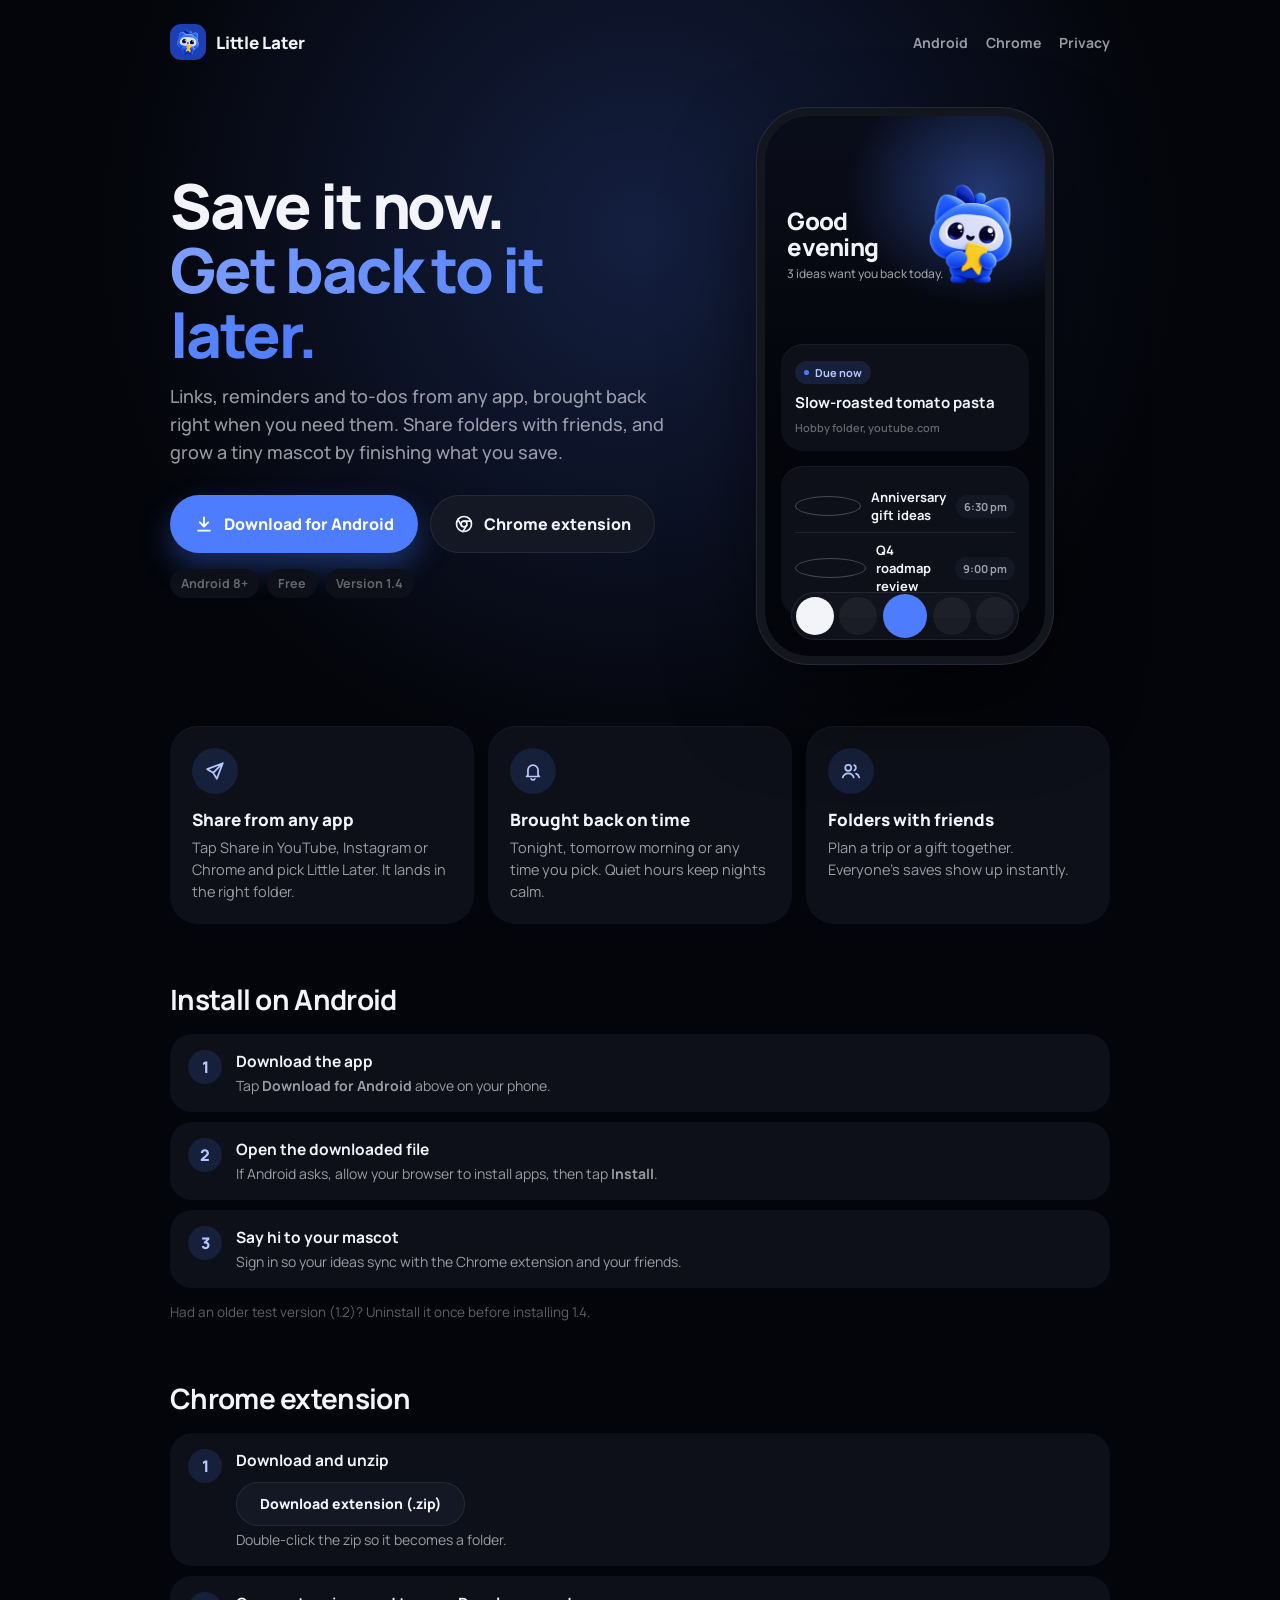
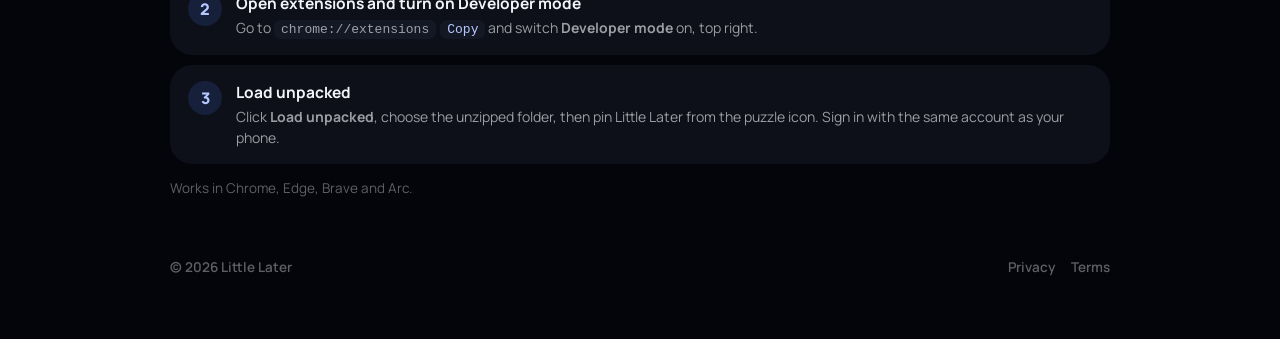
==== index.html @ 8a16a53e "deploy: ca6b5a636ce42e6959ee3d5aff38e951a5057e54" ====
<!doctype html>
<html lang="en">
<head>
<meta charset="utf-8">
<meta name="viewport" content="width=device-width,initial-scale=1,viewport-fit=cover">
<meta name="theme-color" content="#04050A">
<title>Little Later · Save it now, get back to it later</title>
<meta name="description" content="Save links, reminders and to-dos from any app. Little Later brings them back right when you need them. Android app and Chrome extension.">
<meta property="og:title" content="Little Later">
<meta property="og:description" content="Save it now. Get back to it later.">
<meta property="og:image" content="icon.png">
<link rel="icon" href="icon.png">
<link rel="preconnect" href="https://fonts.googleapis.com">
<link rel="preconnect" href="https://fonts.gstatic.com" crossorigin>
<link href="https://fonts.googleapis.com/css2?family=Manrope:wght@500;600;700;800&display=swap" rel="stylesheet">
<style>
:root{--bg:#04050A;--surface:#0D1018;--surface-2:#141824;--line:rgba(236,240,255,.08);--ink:#F2F4FA;--ink-2:rgba(242,244,250,.62);--ink-3:rgba(242,244,250,.38);
  --blue:#4D7CFF;--blue-2:#7C9DFF;--blue-soft:rgba(77,124,255,.15);--blue-ink:#B6C8FF;--spring:cubic-bezier(.34,1.45,.64,1);--smooth:cubic-bezier(.22,1,.36,1)}
*{box-sizing:border-box}
html,body{margin:0}
body{font-family:Manrope,system-ui,-apple-system,"Segoe UI",Roboto,sans-serif;color:var(--ink);background:var(--bg);-webkit-font-smoothing:antialiased;min-height:100dvh;
  background-image:radial-gradient(60% 40% at 50% 12%,rgba(77,124,255,.22),transparent 70%)}
a{color:inherit}
.wrap{max-width:980px;margin:0 auto;padding:24px 20px 64px}
nav{display:flex;align-items:center;justify-content:space-between}
.brand{display:flex;align-items:center;gap:10px;font-weight:800;font-size:17px;text-decoration:none}
.brand img{width:36px;height:36px;border-radius:11px}
nav .links{display:flex;gap:18px;font-size:14px;font-weight:700;color:var(--ink-2)}
nav .links a{text-decoration:none}
.hero{display:grid;grid-template-columns:1.1fr .9fr;gap:30px;align-items:center;padding:56px 0 30px}
h1{font-size:clamp(38px,6vw,62px);line-height:1.04;letter-spacing:-.035em;margin:0 0 16px;font-weight:800}
h1 span{background:linear-gradient(90deg,var(--blue-2),var(--blue));-webkit-background-clip:text;background-clip:text;color:transparent}
.lead{font-size:18px;line-height:1.55;color:var(--ink-2);margin:0 0 28px;max-width:30em;font-weight:500}
.ctas{display:flex;gap:12px;flex-wrap:wrap}
.btn{display:inline-flex;align-items:center;gap:10px;height:58px;padding:0 24px;border-radius:99px;font-weight:800;font-size:16px;text-decoration:none;border:0;cursor:pointer;transition:transform .4s var(--spring)}
.btn:active{transform:scale(.95)}
.btn svg{width:20px;height:20px}
.btn.primary{background:var(--blue);color:#fff;box-shadow:0 14px 30px rgba(61,107,245,.38)}
.btn.ghost{background:var(--surface-2);color:var(--ink);box-shadow:inset 0 0 0 1px var(--line)}
.meta{display:flex;gap:8px;margin-top:16px;flex-wrap:wrap}
.tag{font-size:12.5px;font-weight:700;color:var(--ink-3);padding:6px 11px;border-radius:99px;background:var(--surface)}
.phone{position:relative;justify-self:center;width:280px;height:540px;border-radius:44px;background:linear-gradient(180deg,#0A0D1A,var(--bg) 55%);box-shadow:0 0 0 8px #14161e,0 0 0 9px #262935,0 40px 90px rgba(0,0,0,.6);overflow:hidden}
.phone .glow{position:absolute;left:-20%;right:-20%;top:-10%;height:60%;background:radial-gradient(50% 50% at 70% 40%,rgba(77,124,255,.4),transparent 70%)}
.phone .hello{position:absolute;left:22px;top:92px;font-size:24px;font-weight:800;line-height:1.1;letter-spacing:-.03em}
.phone .hello small{display:block;font-size:12px;color:var(--ink-2);font-weight:500;margin-top:6px;letter-spacing:0}
.phone .m{position:absolute;right:14px;top:58px;width:120px;animation:bob 3s ease-in-out infinite}
@keyframes bob{50%{transform:translateY(-6px)}}
.phone .card{position:absolute;left:16px;right:16px;border-radius:22px;background:var(--surface);padding:14px;box-shadow:inset 0 1px 0 rgba(255,255,255,.05)}
.phone .c1{top:228px}.phone .c2{top:350px}
.pill{display:inline-flex;align-items:center;gap:6px;padding:4px 9px;border-radius:99px;background:var(--blue-soft);color:var(--blue-ink);font-size:11px;font-weight:700}
.pill i{width:5px;height:5px;border-radius:50%;background:var(--blue)}
.phone b{display:block;font-size:15px;margin:8px 0 2px}
.phone .card small{font-size:11px;color:var(--ink-3);font-weight:600}
.row{display:flex;align-items:center;gap:10px;padding:8px 0}
.row+.row{border-top:1px solid var(--line)}
.ck{width:20px;height:20px;border-radius:50%;border:1.6px solid rgba(242,244,250,.25);flex:none}
.row span{font-size:13px;font-weight:700;flex:1}
.row em{font-style:normal;font-size:11px;font-weight:700;color:var(--ink-2);background:var(--surface-2);padding:4px 8px;border-radius:99px}
.dock{position:absolute;left:50%;bottom:16px;transform:translateX(-50%);display:flex;gap:5px;padding:5px;border-radius:99px;background:rgba(18,21,30,.8);box-shadow:inset 0 0 0 1px var(--line)}
.dock i{width:38px;height:38px;border-radius:50%;background:rgba(242,244,250,.05)}
.dock i.on{background:var(--ink)}
.dock i.plus{background:var(--blue);width:44px;height:44px;margin:-3px 1px}
.features{display:grid;grid-template-columns:repeat(3,1fr);gap:14px;margin-top:40px}
.f{border-radius:28px;background:var(--surface);padding:22px;box-shadow:inset 0 1px 0 rgba(255,255,255,.04)}
.f .ic{width:46px;height:46px;border-radius:50%;background:var(--blue-soft);color:var(--blue-ink);display:grid;place-items:center;margin-bottom:14px}
.f .ic svg{width:22px;height:22px}
.f h3{margin:0 0 6px;font-size:17px;font-weight:800}
.f p{margin:0;color:var(--ink-2);font-size:14.5px;line-height:1.5}
h2{font-size:28px;letter-spacing:-.025em;margin:56px 0 16px}
.steps{display:grid;gap:10px}
.step{display:flex;gap:14px;align-items:flex-start;border-radius:22px;background:var(--surface);padding:16px 18px}
.step .n{width:34px;height:34px;border-radius:50%;flex:none;background:var(--blue-soft);color:var(--blue-ink);display:grid;place-items:center;font-weight:800}
.step b{display:block;font-size:15.5px}
.step p{margin:3px 0 0;color:var(--ink-2);font-size:14px;line-height:1.5}
code,.copy{font-family:ui-monospace,SFMono-Regular,Menlo,monospace;font-size:13px;background:var(--surface-2);padding:2px 7px;border-radius:7px}
.copy{border:0;color:var(--blue-ink);cursor:pointer;margin-left:4px}
.note{margin-top:14px;font-size:13.5px;color:var(--ink-3);line-height:1.5}
footer{margin-top:60px;display:flex;justify-content:space-between;flex-wrap:wrap;gap:12px;color:var(--ink-3);font-size:13.5px;font-weight:600}
footer a{text-decoration:none;margin-left:16px}
@media (max-width:760px){.hero{grid-template-columns:1fr;padding-top:34px;text-align:center}.ctas,.meta{justify-content:center}.lead{margin-left:auto;margin-right:auto}
  .features{grid-template-columns:1fr}nav .links{display:none}.phone{margin-top:20px}}
@media (prefers-reduced-motion:reduce){*{animation:none!important;transition:none!important}}
</style>
</head>
<body>
<div class="wrap">
  <nav>
    <a class="brand" href="./"><img src="icon.png" alt="">Little Later</a>
    <div class="links"><a href="#android">Android</a><a href="#chrome">Chrome</a><a href="privacy.html">Privacy</a></div>
  </nav>

  <section class="hero">
    <div>
      <h1>Save it now.<br><span>Get back to it later.</span></h1>
      <p class="lead">Links, reminders and to-dos from any app, brought back right when you need them. Share folders with friends, and grow a tiny mascot by finishing what you save.</p>
      <div class="ctas">
        <a class="btn primary" id="apkBtn" href="https://github.com/Harsh-alt-max/Little-Later-App/releases/latest/download/Little-Later.apk">
          <svg viewBox="0 0 24 24" fill="none" stroke="currentColor" stroke-width="2.2" stroke-linecap="round" stroke-linejoin="round"><path d="M12 4v11M7 10l5 5 5-5M5 20h14"/></svg>Download for Android</a>
        <a class="btn ghost" href="#chrome">
          <svg viewBox="0 0 24 24" fill="none" stroke="currentColor" stroke-width="2" stroke-linecap="round"><circle cx="12" cy="12" r="9"/><circle cx="12" cy="12" r="3.5"/><path d="M12 8.5h8.5M8.9 13.8 4.6 6.4M15 13.8l-4.3 7.4"/></svg>Chrome extension</a>
      </div>
      <div class="meta"><span class="tag">Android 8+</span><span class="tag">Free</span><span class="tag">Version 1.4</span></div>
    </div>
    <div class="phone" aria-hidden="true">
      <div class="glow"></div>
      <div class="hello">Good<br>evening<small>3 ideas want you back today.</small></div>
      <img class="m" src="mascot.png" alt="">
      <div class="card c1"><span class="pill"><i></i>Due now</span><b>Slow-roasted tomato pasta</b><small>Hobby folder, youtube.com</small></div>
      <div class="card c2"><div class="row"><span class="ck"></span><span>Anniversary gift ideas</span><em>6:30 pm</em></div><div class="row"><span class="ck"></span><span>Q4 roadmap review</span><em>9:00 pm</em></div></div>
      <div class="dock"><i class="on"></i><i></i><i class="plus"></i><i></i><i></i></div>
    </div>
  </section>

  <section class="features">
    <div class="f"><div class="ic"><svg viewBox="0 0 24 24" fill="none" stroke="currentColor" stroke-width="1.9" stroke-linecap="round" stroke-linejoin="round"><path d="M20.5 3.5 10 14M20.5 3.5l-6.5 17-4-6.5-6.5-4z"/></svg></div><h3>Share from any app</h3><p>Tap Share in YouTube, Instagram or Chrome and pick Little Later. It lands in the right folder.</p></div>
    <div class="f"><div class="ic"><svg viewBox="0 0 24 24" fill="none" stroke="currentColor" stroke-width="1.9" stroke-linecap="round" stroke-linejoin="round"><path d="M6.5 16.5V11a5.5 5.5 0 0 1 11 0v5.5l1.5 1.5H5z"/><path d="M10 20.5a2.2 2.2 0 0 0 4 0"/></svg></div><h3>Brought back on time</h3><p>Tonight, tomorrow morning or any time you pick. Quiet hours keep nights calm.</p></div>
    <div class="f"><div class="ic"><svg viewBox="0 0 24 24" fill="none" stroke="currentColor" stroke-width="1.9" stroke-linecap="round" stroke-linejoin="round"><circle cx="9" cy="8.5" r="3.3"/><path d="M3 19c.9-3 3.2-4.5 6-4.5s5.1 1.5 6 4.5M15.5 5.6a3.2 3.2 0 0 1 0 5.8M17.5 14.8c1.7.6 2.9 2 3.5 4.2"/></svg></div><h3>Folders with friends</h3><p>Plan a trip or a gift together. Everyone’s saves show up instantly.</p></div>
  </section>

  <h2 id="android">Install on Android</h2>
  <div class="steps">
    <div class="step"><span class="n">1</span><div><b>Download the app</b><p>Tap <strong>Download for Android</strong> above on your phone.</p></div></div>
    <div class="step"><span class="n">2</span><div><b>Open the downloaded file</b><p>If Android asks, allow your browser to install apps, then tap <strong>Install</strong>.</p></div></div>
    <div class="step"><span class="n">3</span><div><b>Say hi to your mascot</b><p>Sign in so your ideas sync with the Chrome extension and your friends.</p></div></div>
  </div>
  <p class="note">Had an older test version (1.2)? Uninstall it once before installing 1.4.</p>

  <h2 id="chrome">Chrome extension</h2>
  <div class="steps">
    <div class="step"><span class="n">1</span><div><b>Download and unzip</b><p><a class="btn ghost" style="height:44px;font-size:14px;margin-top:8px" href="https://github.com/Harsh-alt-max/Little-Later-App/releases/latest/download/Little-Later-Chrome-Extension.zip">Download extension (.zip)</a></p><p>Double-click the zip so it becomes a folder.</p></div></div>
    <div class="step"><span class="n">2</span><div><b>Open extensions and turn on Developer mode</b><p>Go to <code>chrome://extensions</code><button class="copy" id="copyExt">Copy</button> and switch <strong>Developer mode</strong> on, top right.</p></div></div>
    <div class="step"><span class="n">3</span><div><b>Load unpacked</b><p>Click <strong>Load unpacked</strong>, choose the unzipped folder, then pin Little Later from the puzzle icon. Sign in with the same account as your phone.</p></div></div>
  </div>
  <p class="note">Works in Chrome, Edge, Brave and Arc.</p>

  <footer><span>© 2026 Little Later</span><span><a href="privacy.html">Privacy</a><a href="terms.html">Terms</a></span></footer>
</div>
<script>
document.getElementById('copyExt').onclick=async e=>{try{await navigator.clipboard.writeText('chrome://extensions');e.target.textContent='Copied'}catch(_){e.target.textContent='Type it'}};
</script>
</body>
</html>
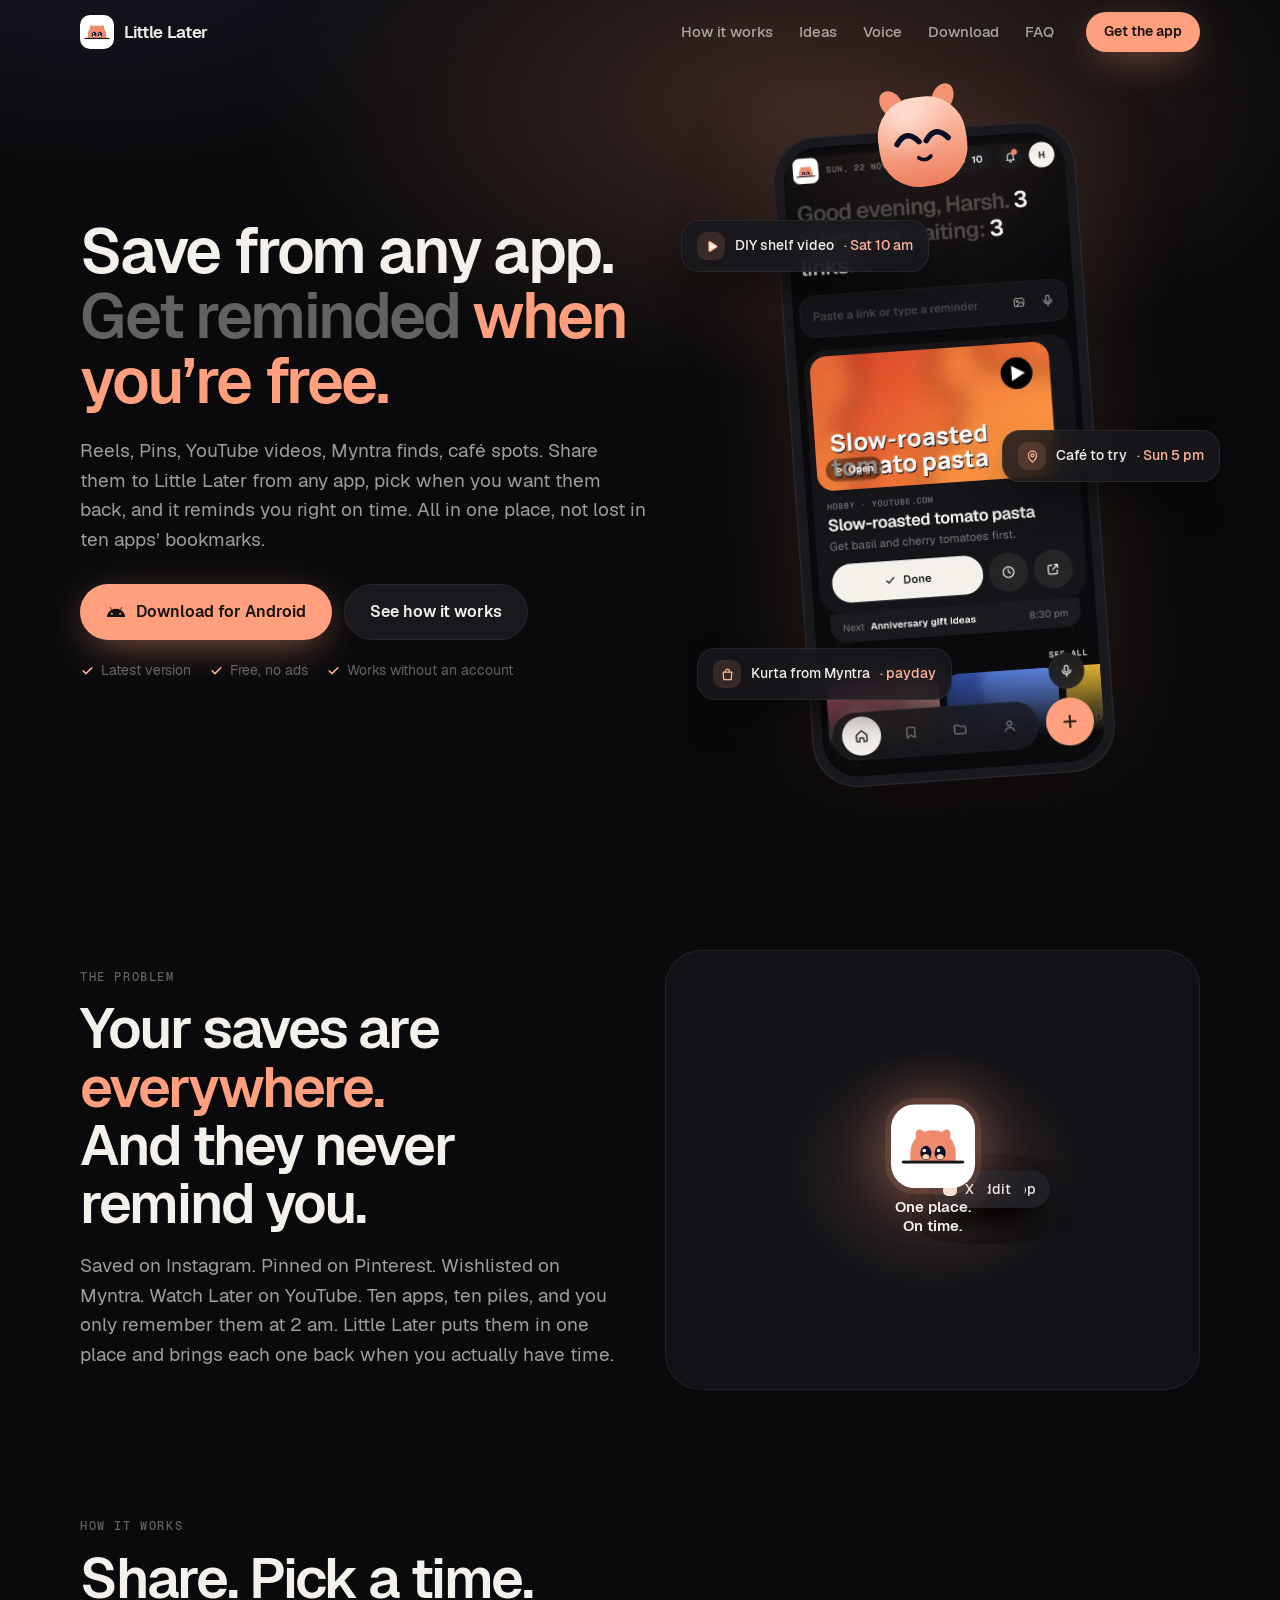
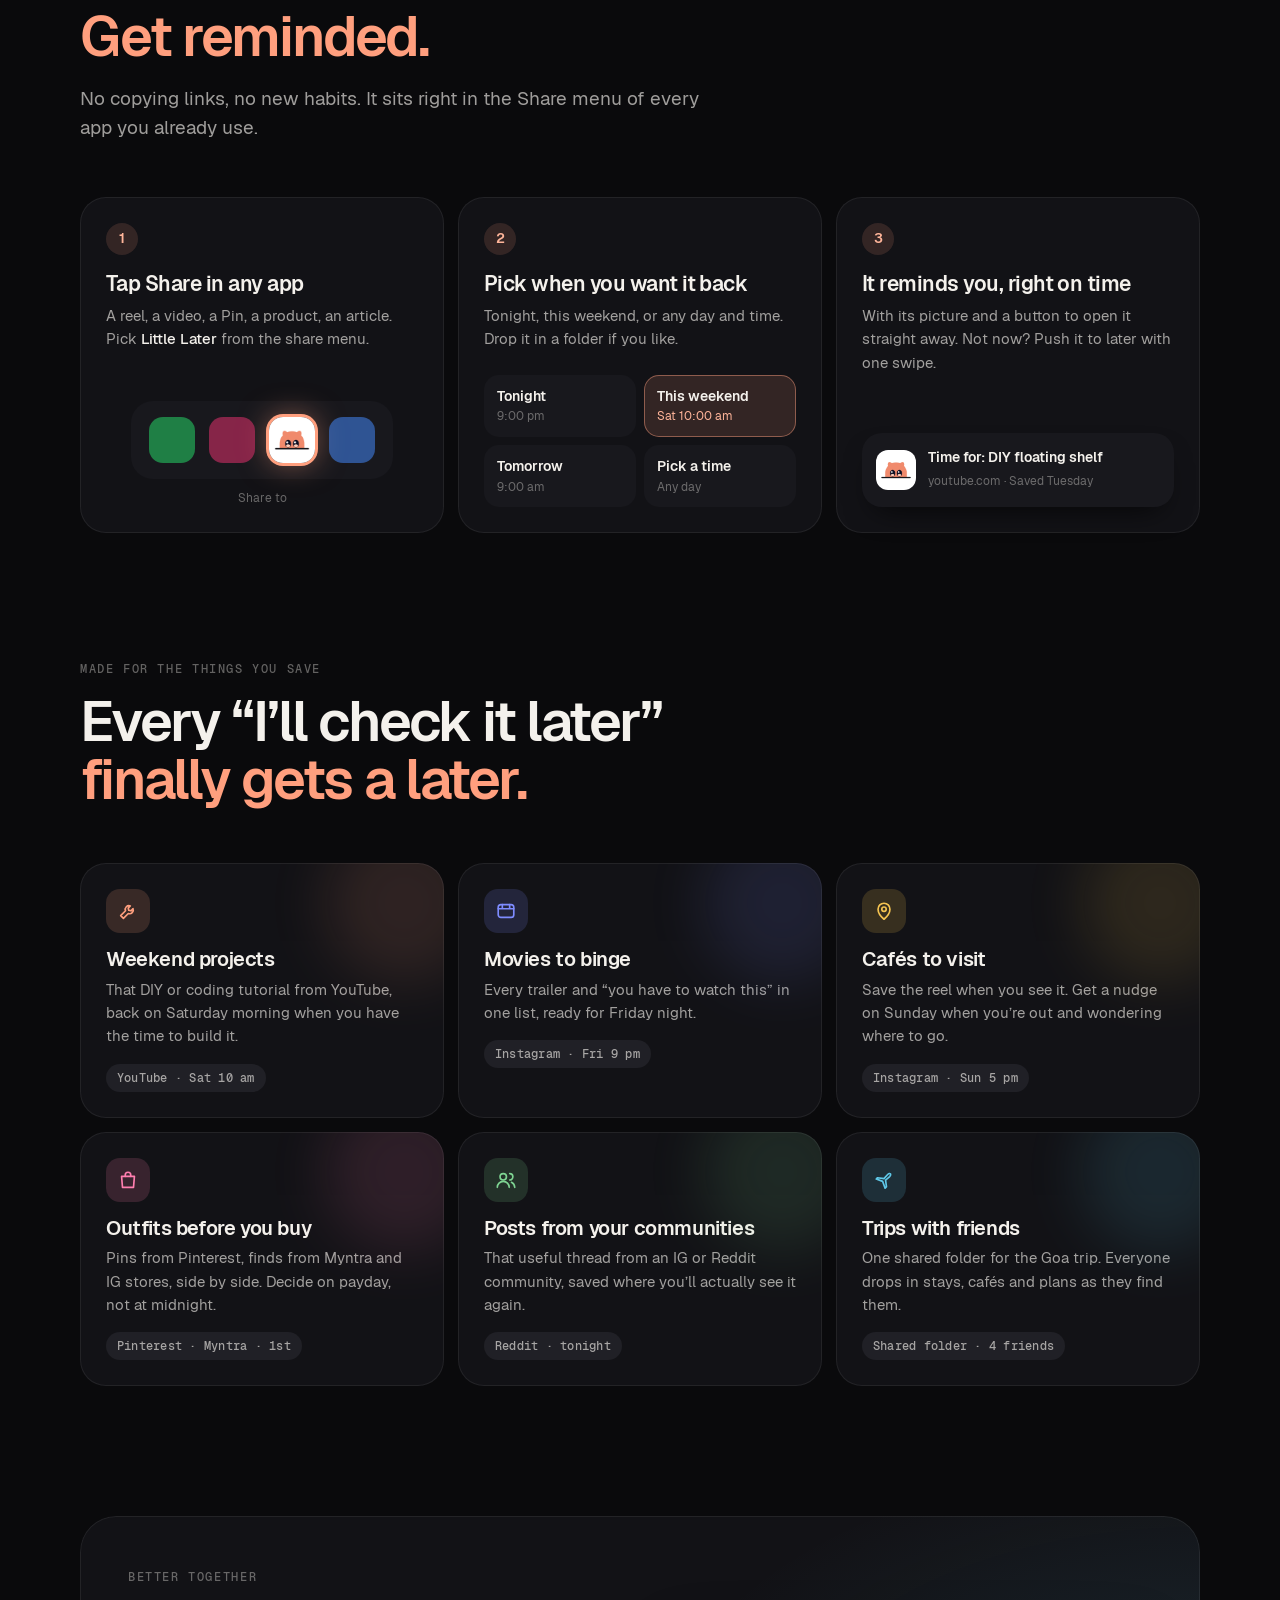
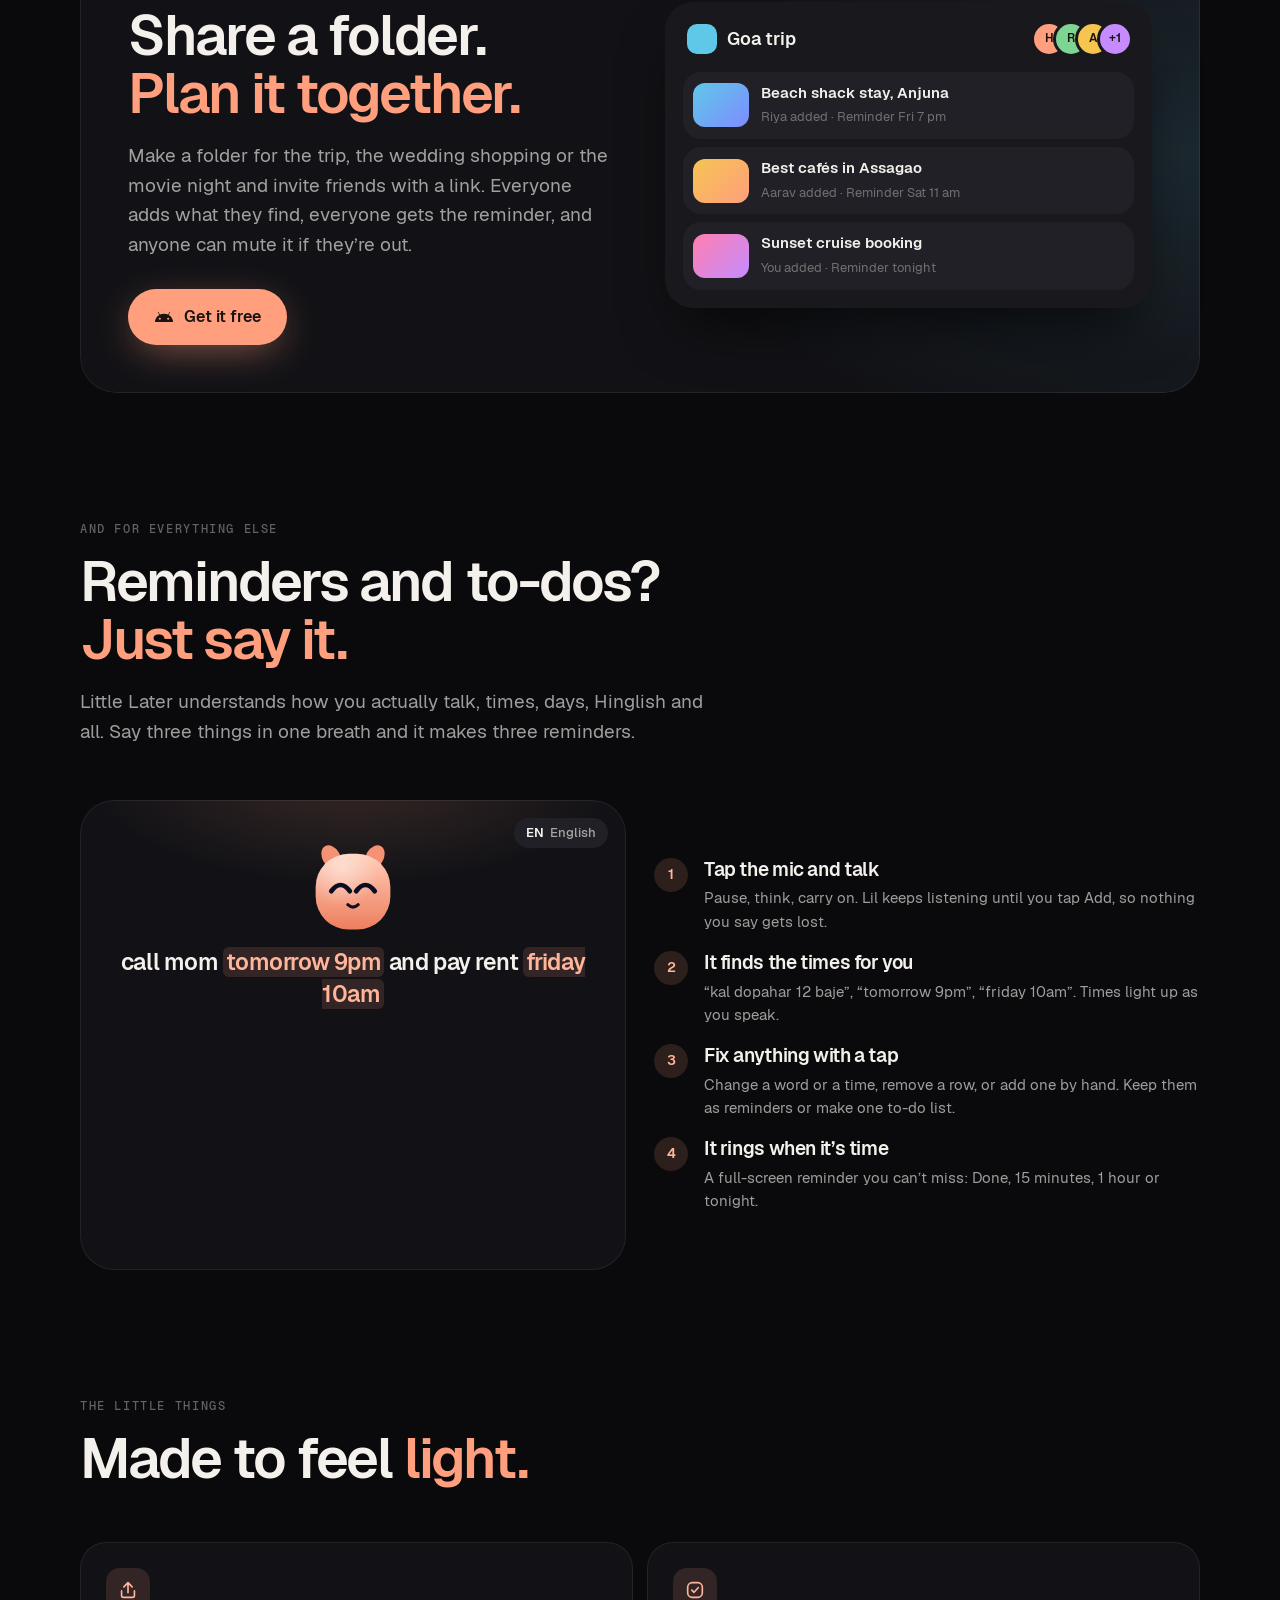
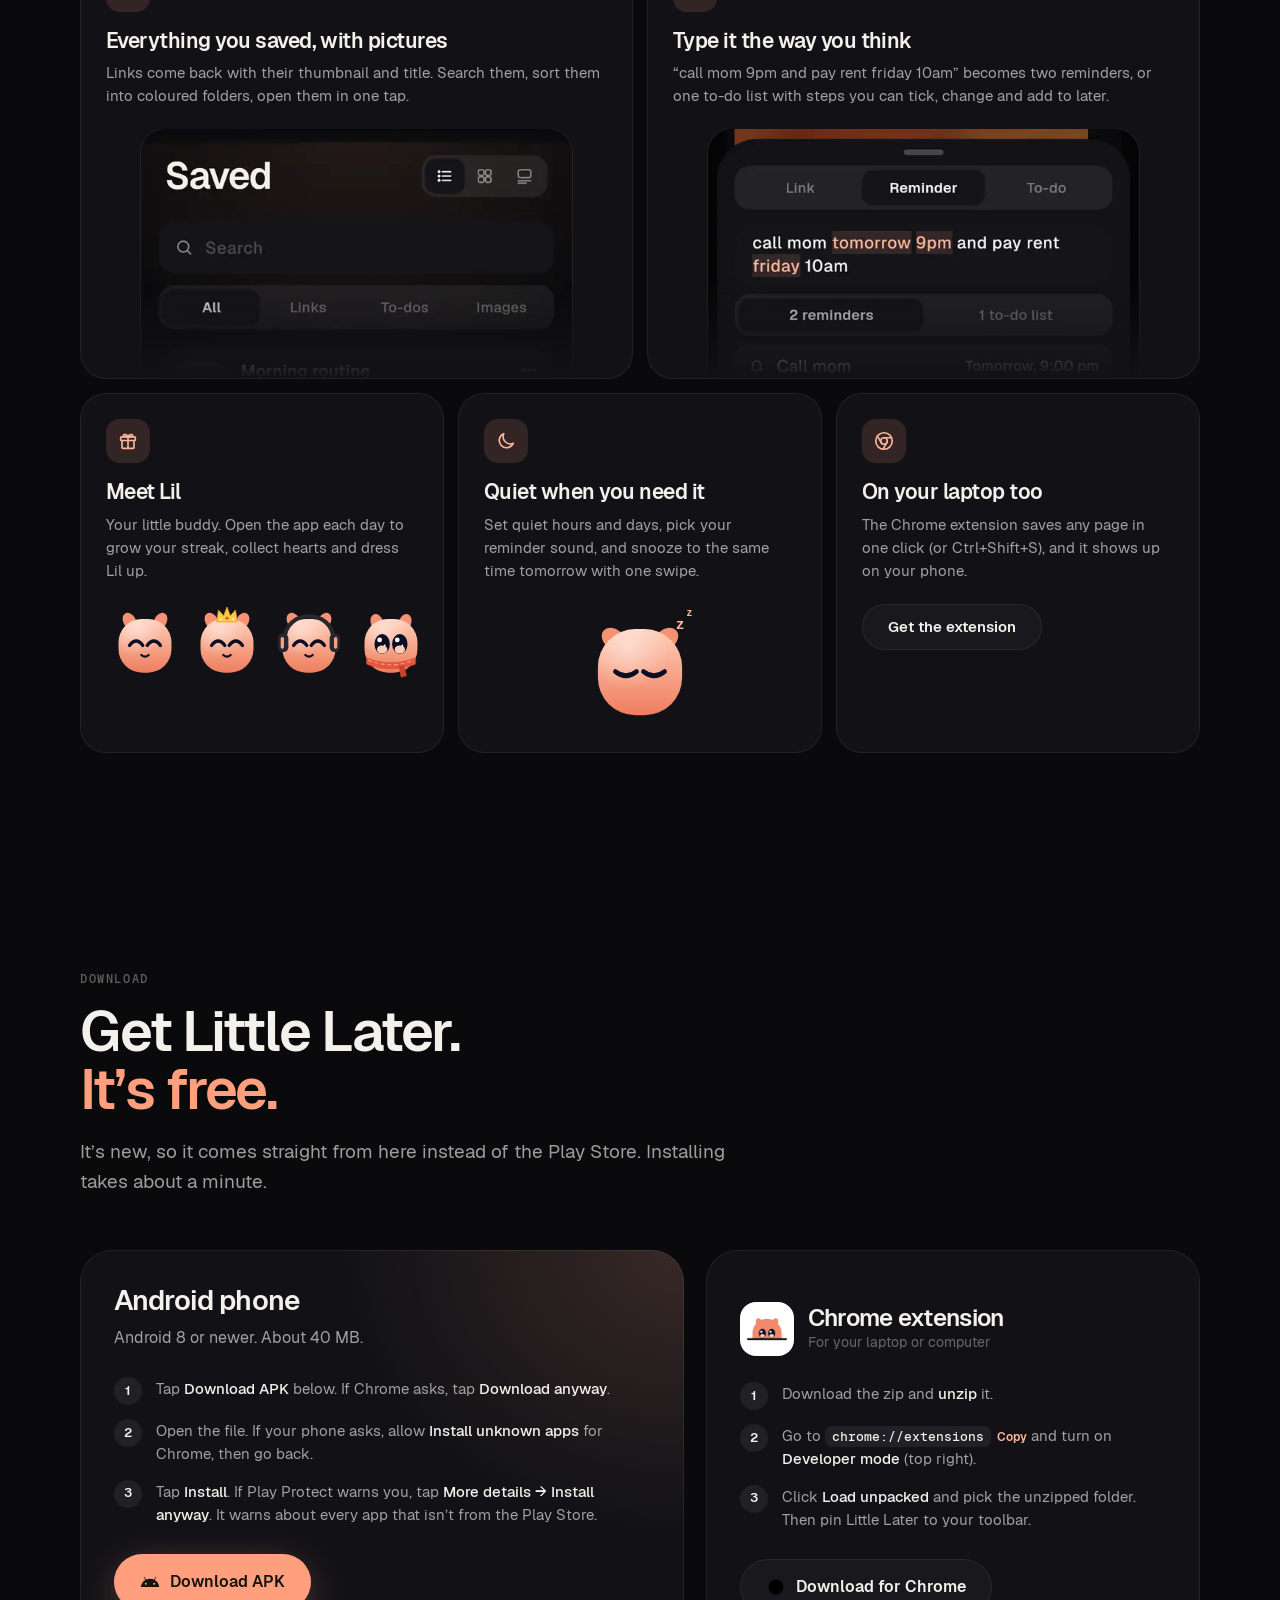
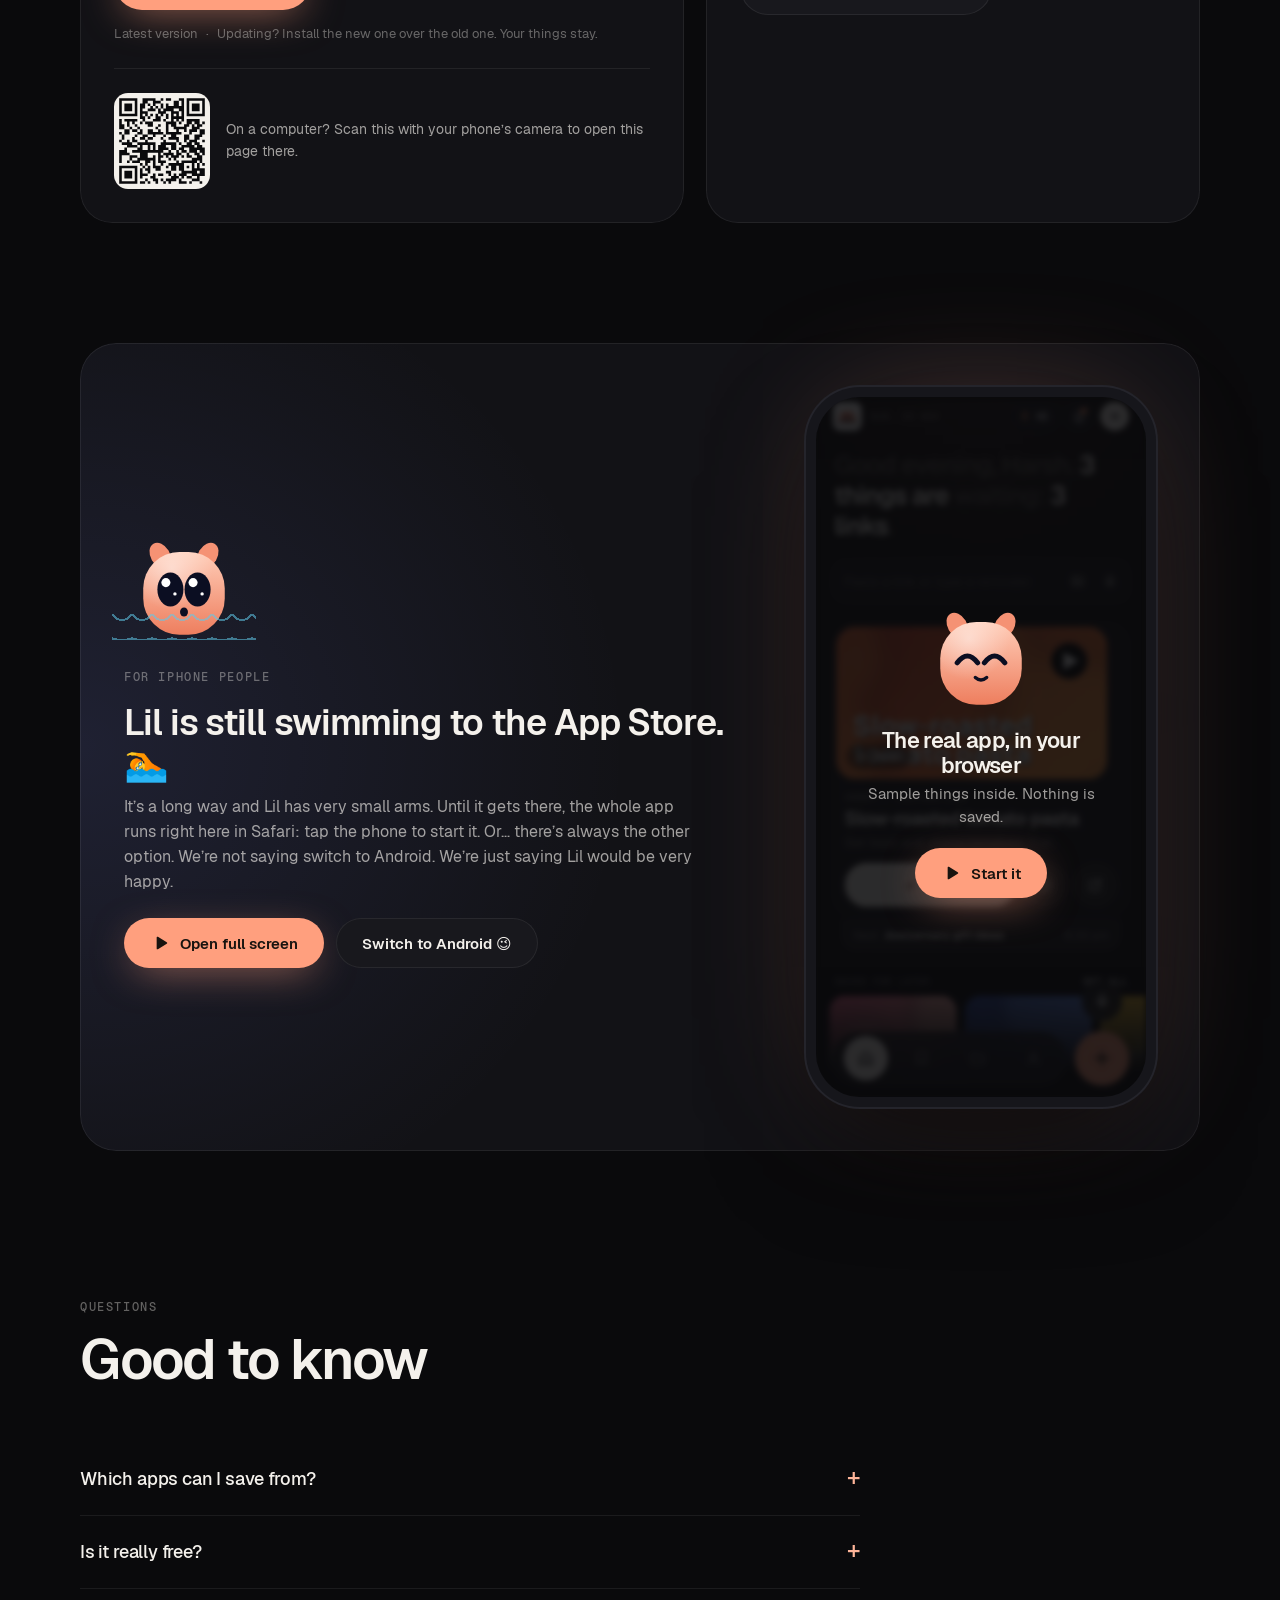
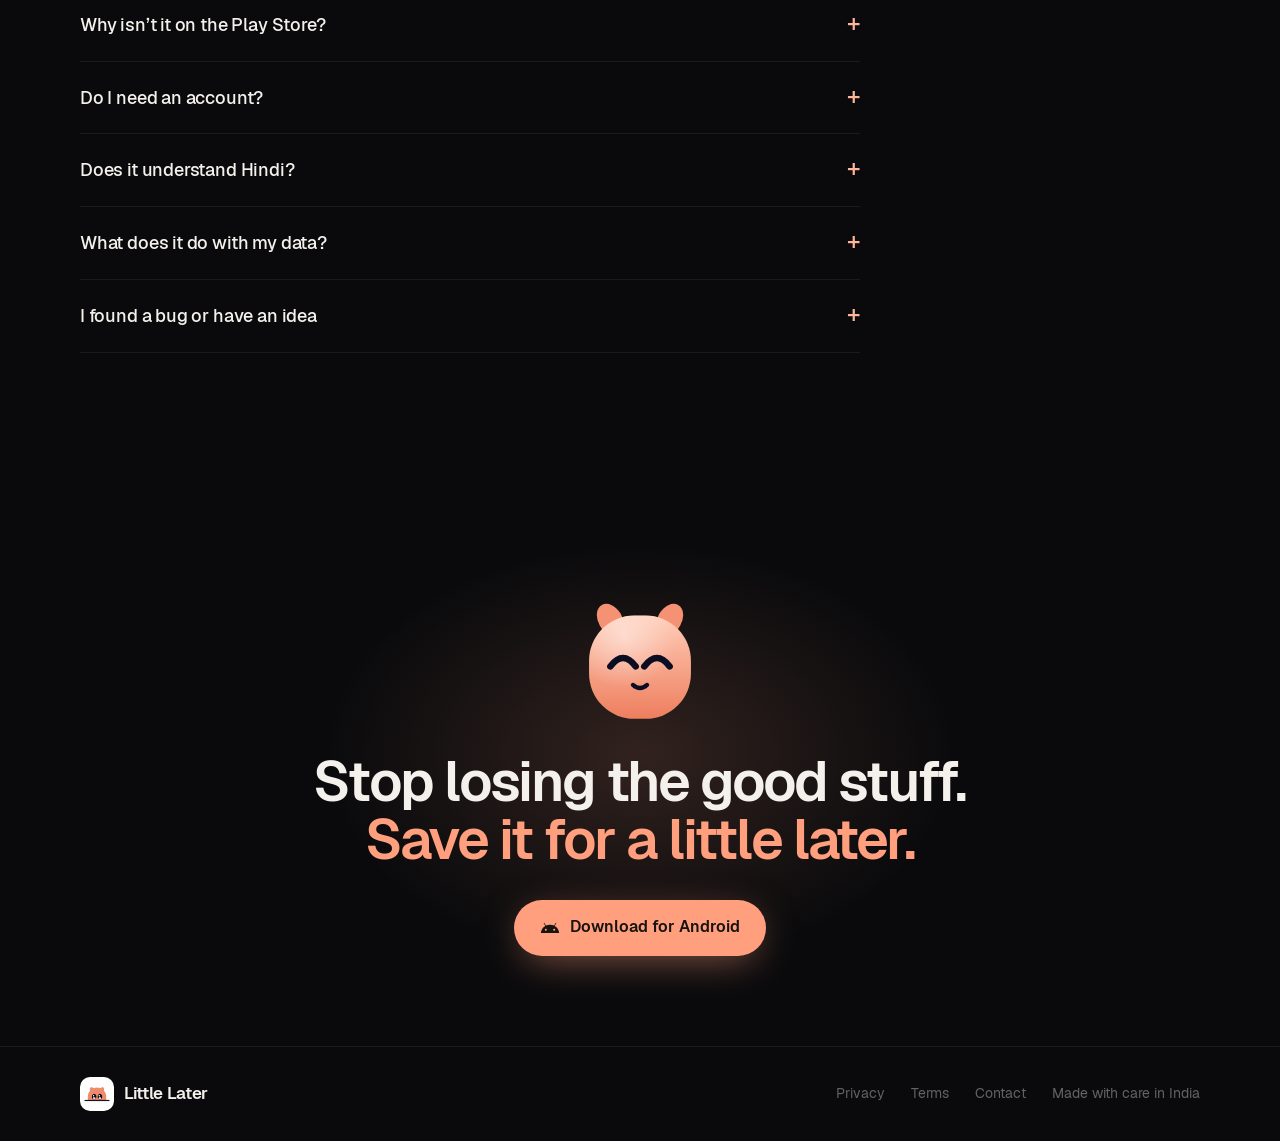
==== commit 899aaebc: "deploy: 365d9cec767b9a50da52bc43c23a53a24d2f1e48" ====
--- a/index.html
+++ b/index.html
@@ -1,142 +1,747 @@
-<!doctype html>
+<!DOCTYPE html>
 <html lang="en">
 <head>
 <meta charset="utf-8">
-<meta name="viewport" content="width=device-width,initial-scale=1,viewport-fit=cover">
-<meta name="theme-color" content="#04050A">
-<title>Little Later · Save it now, get back to it later</title>
-<meta name="description" content="Save links, reminders and to-dos from any app. Little Later brings them back right when you need them. Android app and Chrome extension.">
+<meta name="viewport" content="width=device-width, initial-scale=1, viewport-fit=cover">
+<title>Little Later · Save from any app. Get reminded when you’re free.</title>
+<meta name="description" content="Save reels, videos, Pins and products from any app in one place, and get reminded right when you have time. Share folders with friends. Free, no ads, for Android.">
+<meta name="theme-color" content="#0a0a0c">
+<link rel="icon" href="icon.png">
+<link rel="apple-touch-icon" href="icon.png">
 <meta property="og:title" content="Little Later">
-<meta property="og:description" content="Save it now. Get back to it later.">
-<meta property="og:image" content="icon.png">
-<link rel="icon" href="icon.png">
-<link rel="preconnect" href="https://fonts.googleapis.com">
-<link rel="preconnect" href="https://fonts.gstatic.com" crossorigin>
-<link href="https://fonts.googleapis.com/css2?family=Manrope:wght@500;600;700;800&display=swap" rel="stylesheet">
+<meta property="og:description" content="Save from any app. Get reminded when you’re free.">
+<meta property="og:image" content="https://harsh-alt-max.github.io/Little-Later-App/img/og.png">
+<meta property="og:type" content="website">
+<meta name="twitter:card" content="summary_large_image">
+<link rel="preload" href="fonts/Geist-SemiBold.ttf" as="font" type="font/ttf" crossorigin>
 <style>
-:root{--bg:#04050A;--surface:#0D1018;--surface-2:#141824;--line:rgba(236,240,255,.08);--ink:#F2F4FA;--ink-2:rgba(242,244,250,.62);--ink-3:rgba(242,244,250,.38);
-  --blue:#4D7CFF;--blue-2:#7C9DFF;--blue-soft:rgba(77,124,255,.15);--blue-ink:#B6C8FF;--spring:cubic-bezier(.34,1.45,.64,1);--smooth:cubic-bezier(.22,1,.36,1)}
-*{box-sizing:border-box}
-html,body{margin:0}
-body{font-family:Manrope,system-ui,-apple-system,"Segoe UI",Roboto,sans-serif;color:var(--ink);background:var(--bg);-webkit-font-smoothing:antialiased;min-height:100dvh;
-  background-image:radial-gradient(60% 40% at 50% 12%,rgba(77,124,255,.22),transparent 70%)}
-a{color:inherit}
-.wrap{max-width:980px;margin:0 auto;padding:24px 20px 64px}
-nav{display:flex;align-items:center;justify-content:space-between}
-.brand{display:flex;align-items:center;gap:10px;font-weight:800;font-size:17px;text-decoration:none}
-.brand img{width:36px;height:36px;border-radius:11px}
-nav .links{display:flex;gap:18px;font-size:14px;font-weight:700;color:var(--ink-2)}
-nav .links a{text-decoration:none}
-.hero{display:grid;grid-template-columns:1.1fr .9fr;gap:30px;align-items:center;padding:56px 0 30px}
-h1{font-size:clamp(38px,6vw,62px);line-height:1.04;letter-spacing:-.035em;margin:0 0 16px;font-weight:800}
-h1 span{background:linear-gradient(90deg,var(--blue-2),var(--blue));-webkit-background-clip:text;background-clip:text;color:transparent}
-.lead{font-size:18px;line-height:1.55;color:var(--ink-2);margin:0 0 28px;max-width:30em;font-weight:500}
-.ctas{display:flex;gap:12px;flex-wrap:wrap}
-.btn{display:inline-flex;align-items:center;gap:10px;height:58px;padding:0 24px;border-radius:99px;font-weight:800;font-size:16px;text-decoration:none;border:0;cursor:pointer;transition:transform .4s var(--spring)}
-.btn:active{transform:scale(.95)}
-.btn svg{width:20px;height:20px}
-.btn.primary{background:var(--blue);color:#fff;box-shadow:0 14px 30px rgba(61,107,245,.38)}
-.btn.ghost{background:var(--surface-2);color:var(--ink);box-shadow:inset 0 0 0 1px var(--line)}
-.meta{display:flex;gap:8px;margin-top:16px;flex-wrap:wrap}
-.tag{font-size:12.5px;font-weight:700;color:var(--ink-3);padding:6px 11px;border-radius:99px;background:var(--surface)}
-.phone{position:relative;justify-self:center;width:280px;height:540px;border-radius:44px;background:linear-gradient(180deg,#0A0D1A,var(--bg) 55%);box-shadow:0 0 0 8px #14161e,0 0 0 9px #262935,0 40px 90px rgba(0,0,0,.6);overflow:hidden}
-.phone .glow{position:absolute;left:-20%;right:-20%;top:-10%;height:60%;background:radial-gradient(50% 50% at 70% 40%,rgba(77,124,255,.4),transparent 70%)}
-.phone .hello{position:absolute;left:22px;top:92px;font-size:24px;font-weight:800;line-height:1.1;letter-spacing:-.03em}
-.phone .hello small{display:block;font-size:12px;color:var(--ink-2);font-weight:500;margin-top:6px;letter-spacing:0}
-.phone .m{position:absolute;right:14px;top:58px;width:120px;animation:bob 3s ease-in-out infinite}
-@keyframes bob{50%{transform:translateY(-6px)}}
-.phone .card{position:absolute;left:16px;right:16px;border-radius:22px;background:var(--surface);padding:14px;box-shadow:inset 0 1px 0 rgba(255,255,255,.05)}
-.phone .c1{top:228px}.phone .c2{top:350px}
-.pill{display:inline-flex;align-items:center;gap:6px;padding:4px 9px;border-radius:99px;background:var(--blue-soft);color:var(--blue-ink);font-size:11px;font-weight:700}
-.pill i{width:5px;height:5px;border-radius:50%;background:var(--blue)}
-.phone b{display:block;font-size:15px;margin:8px 0 2px}
-.phone .card small{font-size:11px;color:var(--ink-3);font-weight:600}
-.row{display:flex;align-items:center;gap:10px;padding:8px 0}
-.row+.row{border-top:1px solid var(--line)}
-.ck{width:20px;height:20px;border-radius:50%;border:1.6px solid rgba(242,244,250,.25);flex:none}
-.row span{font-size:13px;font-weight:700;flex:1}
-.row em{font-style:normal;font-size:11px;font-weight:700;color:var(--ink-2);background:var(--surface-2);padding:4px 8px;border-radius:99px}
-.dock{position:absolute;left:50%;bottom:16px;transform:translateX(-50%);display:flex;gap:5px;padding:5px;border-radius:99px;background:rgba(18,21,30,.8);box-shadow:inset 0 0 0 1px var(--line)}
-.dock i{width:38px;height:38px;border-radius:50%;background:rgba(242,244,250,.05)}
-.dock i.on{background:var(--ink)}
-.dock i.plus{background:var(--blue);width:44px;height:44px;margin:-3px 1px}
-.features{display:grid;grid-template-columns:repeat(3,1fr);gap:14px;margin-top:40px}
-.f{border-radius:28px;background:var(--surface);padding:22px;box-shadow:inset 0 1px 0 rgba(255,255,255,.04)}
-.f .ic{width:46px;height:46px;border-radius:50%;background:var(--blue-soft);color:var(--blue-ink);display:grid;place-items:center;margin-bottom:14px}
-.f .ic svg{width:22px;height:22px}
-.f h3{margin:0 0 6px;font-size:17px;font-weight:800}
-.f p{margin:0;color:var(--ink-2);font-size:14.5px;line-height:1.5}
-h2{font-size:28px;letter-spacing:-.025em;margin:56px 0 16px}
-.steps{display:grid;gap:10px}
-.step{display:flex;gap:14px;align-items:flex-start;border-radius:22px;background:var(--surface);padding:16px 18px}
-.step .n{width:34px;height:34px;border-radius:50%;flex:none;background:var(--blue-soft);color:var(--blue-ink);display:grid;place-items:center;font-weight:800}
-.step b{display:block;font-size:15.5px}
-.step p{margin:3px 0 0;color:var(--ink-2);font-size:14px;line-height:1.5}
-code,.copy{font-family:ui-monospace,SFMono-Regular,Menlo,monospace;font-size:13px;background:var(--surface-2);padding:2px 7px;border-radius:7px}
-.copy{border:0;color:var(--blue-ink);cursor:pointer;margin-left:4px}
-.note{margin-top:14px;font-size:13.5px;color:var(--ink-3);line-height:1.5}
-footer{margin-top:60px;display:flex;justify-content:space-between;flex-wrap:wrap;gap:12px;color:var(--ink-3);font-size:13.5px;font-weight:600}
-footer a{text-decoration:none;margin-left:16px}
-@media (max-width:760px){.hero{grid-template-columns:1fr;padding-top:34px;text-align:center}.ctas,.meta{justify-content:center}.lead{margin-left:auto;margin-right:auto}
-  .features{grid-template-columns:1fr}nav .links{display:none}.phone{margin-top:20px}}
-@media (prefers-reduced-motion:reduce){*{animation:none!important;transition:none!important}}
+@font-face{font-family:Geist;font-weight:400;font-display:swap;src:url(fonts/Geist-Regular.ttf)}
+@font-face{font-family:Geist;font-weight:500;font-display:swap;src:url(fonts/Geist-Medium.ttf)}
+@font-face{font-family:Geist;font-weight:600;font-display:swap;src:url(fonts/Geist-SemiBold.ttf)}
+@font-face{font-family:GeistMono;font-weight:500;font-display:swap;src:url(fonts/GeistMono-Medium.ttf)}
+:root{
+  --bg:#0a0a0c;--s1:#121216;--s2:#18181d;--s3:#202026;--line:rgba(255,255,255,.07);
+  --ink:#f4f1ec;--ink2:rgba(244,241,236,.64);--ink3:rgba(244,241,236,.38);
+  --a:#ff9f7e;--a2:#ffb59a;--aSoft:rgba(255,159,126,.14);--on:#17130f;
+  --r:26px;--ease:cubic-bezier(.2,.8,.2,1);--spring:cubic-bezier(.3,1.35,.45,1);
+}
+*{box-sizing:border-box;margin:0;padding:0;-webkit-tap-highlight-color:transparent}
+html{scroll-behavior:smooth;scroll-padding-top:76px}
+body{background:var(--bg);color:var(--ink);font:400 16px/1.55 Geist,system-ui,-apple-system,sans-serif;-webkit-font-smoothing:antialiased;overflow-x:hidden}
+img{display:block;max-width:100%;height:auto}
+a{color:inherit;text-decoration:none}
+button{font:inherit;color:inherit;border:0;background:none;cursor:pointer}
+.wrap{width:min(1120px,100% - 40px);margin:0 auto}
+.mono{font:500 11.5px/1 GeistMono,ui-monospace,monospace;letter-spacing:.14em;text-transform:uppercase;color:var(--ink3)}
+h1,h2,h3{font-weight:600;letter-spacing:-.035em;line-height:1.04}
+h2{font-size:clamp(34px,5.4vw,56px)}
+h2 em,h1 em{font-style:normal;color:var(--a)}
+.lead{color:var(--ink2);font-size:clamp(16px,1.9vw,19px);max-width:34em}
+.soft{color:var(--ink3)}
+
+/* buttons */
+.btn{display:inline-flex;align-items:center;justify-content:center;gap:10px;height:56px;padding:0 26px;border-radius:99px;font-weight:600;font-size:16px;transition:transform .15s var(--ease),filter .2s,background .2s;white-space:nowrap}
+.btn:active{transform:scale(.96)}
+.btn svg{width:20px;height:20px;flex:none}
+.btn.a{background:var(--a);color:var(--on);box-shadow:0 10px 40px -10px rgba(255,159,126,.6)}
+.btn.a:hover{filter:brightness(1.06)}
+.btn.g{background:var(--s2);color:var(--ink);box-shadow:inset 0 0 0 1px var(--line)}
+.btn.g:hover{background:var(--s3)}
+.btn small{font:500 12px Geist;opacity:.65;margin-left:-2px}
+
+/* top bar */
+.top{position:fixed;inset:0 0 auto;z-index:50;transition:background .3s,box-shadow .3s;padding-top:env(safe-area-inset-top)}
+.top.on{background:rgba(10,10,12,.78);backdrop-filter:blur(18px) saturate(1.4);-webkit-backdrop-filter:blur(18px) saturate(1.4);box-shadow:0 1px 0 var(--line)}
+.top .wrap{display:flex;align-items:center;height:64px;gap:24px}
+.brand{display:flex;align-items:center;gap:10px;font-weight:600;font-size:17px;letter-spacing:-.02em}
+.brand img{width:34px;height:34px;border-radius:10px}
+.nav{display:flex;gap:26px;margin-left:auto;color:var(--ink2);font-size:14.5px;font-weight:500}
+.nav a:hover{color:var(--ink)}
+.top .btn{height:40px;padding:0 18px;font-size:14px;margin-left:8px}
+@media(max-width:820px){.nav{display:none}.top .btn{margin-left:auto}}
+
+/* hero */
+.hero{position:relative;padding:130px 0 70px;overflow:hidden}
+.hero::before{content:'';position:absolute;inset:-20% -10% auto;height:900px;background:radial-gradient(50% 45% at 60% 30%,rgba(255,159,126,.20),transparent 70%),radial-gradient(40% 40% at 15% 10%,rgba(126,140,255,.10),transparent 70%);pointer-events:none}
+.hero .wrap{position:relative;display:grid;grid-template-columns:1.05fr .95fr;gap:40px;align-items:center}
+.pill{display:inline-flex;align-items:center;gap:8px;height:32px;padding:0 14px 0 8px;border-radius:99px;background:var(--aSoft);color:var(--a2);font-size:13.5px;font-weight:500}
+.pill i{width:18px;height:18px;border-radius:50%;background:var(--a);display:grid;place-items:center}
+.pill i::after{content:'';width:6px;height:6px;border-radius:50%;background:var(--on);animation:pulse 1.6s infinite}
+@keyframes pulse{50%{transform:scale(.4)}}
+.hero h1{font-size:clamp(40px,4.9vw,64px);margin:0 0 22px}
+.hero h1 .l2{color:var(--ink3)}
+.cta{display:flex;flex-wrap:wrap;gap:12px;margin-top:30px}
+.meta{display:flex;flex-wrap:wrap;gap:18px;margin-top:20px;color:var(--ink3);font-size:13.5px}
+.meta span{display:inline-flex;align-items:center;gap:6px}
+.meta svg{width:15px;height:15px;stroke:var(--a2)}
+.ios-note{display:none;margin-top:18px;padding:14px 16px;border-radius:18px;background:var(--s1);box-shadow:inset 0 0 0 1px var(--line);color:var(--ink2);font-size:14.5px;max-width:30em}
+.ios-note b{color:var(--ink)}
+.is-ios .ios-note{display:block}
+
+/* hero phone */
+.stage{position:relative;height:640px;display:grid;place-items:center}
+.device{position:relative;width:300px;aspect-ratio:1170/2532;border-radius:44px;padding:9px;background:#18181d;box-shadow:0 0 0 1.5px #26262d,0 50px 120px -20px rgba(0,0,0,.8),0 0 120px -30px rgba(255,159,126,.35);transform:rotate(-4deg);animation:float 7s ease-in-out infinite}
+.device img{width:100%;height:100%;object-fit:cover;border-radius:36px}
+@keyframes float{50%{transform:rotate(-4deg) translateY(-12px)}}
+.peek{position:absolute;width:130px;top:-62px;left:50%;margin-left:-65px;z-index:2;transform:rotate(-4deg)}
+.peek img{animation:peek 6s var(--ease) infinite}
+@keyframes peek{0%,8%{transform:translateY(40px)}16%,80%{transform:none}90%,100%{transform:translateY(40px)}}
+.chip{position:absolute;z-index:3;display:flex;align-items:center;gap:10px;padding:12px 16px;border-radius:18px;background:rgba(24,24,29,.86);backdrop-filter:blur(14px);-webkit-backdrop-filter:blur(14px);box-shadow:inset 0 0 0 1px var(--line),0 20px 40px -12px rgba(0,0,0,.7);font-size:14px;font-weight:500;white-space:nowrap;animation:bob 6s ease-in-out infinite}
+.chip b{font-weight:500;color:var(--a2)}
+.chip .ic{width:28px;height:28px;border-radius:9px;background:var(--aSoft);display:grid;place-items:center;flex:none}
+.chip .ic svg{width:15px;height:15px;stroke:var(--a2);fill:none;stroke-width:2;stroke-linecap:round;stroke-linejoin:round}
+.c1{top:90px;left:-6px;animation-delay:-1s}.c2{top:300px;right:-20px;animation-delay:-3s}.c3{bottom:70px;left:10px;animation-delay:-4.5s}
+@keyframes bob{50%{transform:translateY(-10px)}}
+@media(max-width:900px){
+  .hero{padding:104px 0 30px}
+  .hero .wrap{grid-template-columns:1fr;gap:10px}
+  .stage{height:560px;margin-top:20px}
+  .device{width:250px}
+  .peek{width:110px;top:-52px;margin-left:-55px}
+  .c1{left:0;top:70px}.c2{right:0;top:260px}.c3{left:4px;bottom:40px}
+  .cta .btn{flex:1 1 100%}
+}
+
+/* sections */
+section{position:relative}
+.sec{padding:110px 0}
+.head{max-width:700px;margin-bottom:54px}
+.head .mono{display:block;margin-bottom:18px}
+.head p{margin-top:18px}
+@media(max-width:700px){.sec{padding:76px 0}.head{margin-bottom:36px}}
+
+/* say it */
+.say{display:grid;grid-template-columns:1fr 1fr;gap:28px;align-items:center}
+.demo{position:relative;border-radius:34px;background:var(--s1);box-shadow:inset 0 0 0 1px var(--line);padding:30px 26px 26px;min-height:470px;overflow:hidden}
+.demo::before{content:'';position:absolute;inset:-40% -20% auto;height:320px;background:radial-gradient(50% 50% at 50% 50%,rgba(255,159,126,.16),transparent 70%)}
+.demo .lil{position:relative;width:110px;margin:0 auto 6px}
+.demo .lil img{width:100%}
+.waves{position:absolute;inset:0;display:flex;justify-content:space-between;align-items:center;pointer-events:none}
+.waves i{width:3px;height:22px;border-radius:3px;background:var(--a);opacity:0;margin:0 -10px}
+.listening .waves i{animation:wave 1s ease-in-out infinite}
+.waves i:nth-child(2){animation-delay:.15s!important}.waves i:nth-child(3){animation-delay:.3s!important}.waves i:nth-child(4){animation-delay:.45s!important}
+@keyframes wave{0%,100%{opacity:.2;transform:scaleY(.4)}50%{opacity:.9;transform:scaleY(1.1)}}
+.lang{position:absolute;top:18px;right:18px;height:30px;padding:0 12px;border-radius:99px;background:var(--s3);font-size:12.5px;font-weight:500;color:var(--ink2);display:flex;align-items:center;gap:6px}
+.lang b{color:var(--ink);font-weight:600}
+.said{position:relative;text-align:center;font-size:clamp(19px,2.3vw,23px);font-weight:600;letter-spacing:-.02em;min-height:3.2em;line-height:1.4}
+.said mark{background:var(--aSoft);color:var(--a2);border-radius:6px;padding:0 3px}
+.said .cur{display:inline-block;width:2px;height:1em;background:var(--a);vertical-align:-2px;margin-left:2px;animation:blink 1s steps(1) infinite}
+@keyframes blink{50%{opacity:0}}
+.rows{position:relative;margin-top:16px;display:grid;gap:6px}
+.row{display:flex;align-items:center;gap:12px;padding:12px 14px;border-radius:15px;background:var(--s3);font-weight:500;font-size:15px;opacity:0;transform:translateY(10px) scale(.98);transition:opacity .4s var(--ease),transform .5s var(--spring)}
+.row.in{opacity:1;transform:none}
+.row svg{width:16px;height:16px;stroke:var(--ink2);fill:none;stroke-width:1.8;flex:none}
+.row span{flex:1}
+.row b{font-weight:500;color:var(--a2);font-size:13.5px}
+.points{display:grid;gap:18px}
+.pt{display:flex;gap:16px}
+.pt .n{flex:none;width:34px;height:34px;border-radius:50%;background:var(--aSoft);color:var(--a2);display:grid;place-items:center;font-weight:600;font-size:14px}
+.pt h3{font-size:19px;letter-spacing:-.02em;line-height:1.3}
+.pt p{color:var(--ink2);font-size:15px;margin-top:4px}
+@media(max-width:860px){.say{grid-template-columns:1fr}.demo{min-height:430px}}
+
+/* features */
+.grid{display:grid;grid-template-columns:repeat(6,1fr);gap:14px}
+.card{position:relative;border-radius:var(--r);background:var(--s1);box-shadow:inset 0 0 0 1px var(--line);padding:26px;overflow:hidden;grid-column:span 2;transition:transform .4s var(--ease),box-shadow .3s}
+.card:hover{transform:translateY(-3px);box-shadow:inset 0 0 0 1px rgba(255,159,126,.22)}
+.card.wide{grid-column:span 3}
+.card h3{font-size:21px;letter-spacing:-.025em;line-height:1.2;margin-top:16px}
+.card p{color:var(--ink2);font-size:15px;margin-top:8px}
+.ico{width:44px;height:44px;border-radius:14px;background:var(--aSoft);display:grid;place-items:center}
+.ico svg{width:22px;height:22px;stroke:var(--a2);fill:none;stroke-width:1.8;stroke-linecap:round;stroke-linejoin:round}
+.shot{margin:22px -26px -26px;height:250px;overflow:hidden;mask-image:linear-gradient(#000 60%,transparent);-webkit-mask-image:linear-gradient(#000 60%,transparent)}
+.shot img{width:78%;margin:0 auto;border-radius:24px 24px 0 0;box-shadow:0 0 0 1px var(--line)}
+.lils{display:flex;gap:4px;margin-top:20px}
+.lils img{width:25%;transition:transform .4s var(--spring)}
+.lils img:hover{transform:translateY(-8px) rotate(-6deg)}
+.folders{display:grid;grid-template-columns:1fr 1fr;gap:8px;margin-top:20px}
+.fd{border-radius:16px;padding:12px;height:84px;display:flex;flex-direction:column;justify-content:space-between;font-weight:600;font-size:14px;background:linear-gradient(160deg,var(--c) -40%,var(--s2) 70%)}
+.fd i{width:24px;height:24px;border-radius:8px;background:var(--c)}
+@media(max-width:900px){.grid{grid-template-columns:1fr 1fr}.card,.card.wide{grid-column:span 1}.card.full{grid-column:span 2}}
+@media(max-width:600px){.grid{grid-template-columns:1fr}.card,.card.wide,.card.full{grid-column:span 1}}
+
+/* try it */
+.try{display:grid;grid-template-columns:1fr auto;gap:60px;align-items:center}
+.frame{position:relative;width:390px;height:800px;border-radius:54px;padding:10px;background:#16161b;box-shadow:0 0 0 2px #24242b,0 50px 120px -30px rgba(0,0,0,.8),0 0 140px -40px rgba(255,159,126,.35)}
+.frame iframe,.frame .cover{position:absolute;inset:10px;width:calc(100% - 20px);height:calc(100% - 20px);border:0;border-radius:44px;background:var(--bg)}
+.frame .cover{display:grid;place-items:center;text-align:center;padding:30px;overflow:hidden}
+.frame .cover img.bg{position:absolute;inset:0;width:100%;height:100%;object-fit:cover;opacity:.14;filter:blur(3px)}
+.frame .cover div{position:relative}
+.frame .cover .lilp{width:120px;margin:0 auto 12px}
+.frame .cover p{color:var(--ink2);font-size:14.5px;margin:6px 0 20px}
+.trylist{margin-top:26px;display:grid;gap:10px;color:var(--ink2);font-size:15px}
+.trylist li{list-style:none;display:flex;gap:12px}
+.trylist li::before{content:'';flex:none;width:6px;height:6px;border-radius:50%;background:var(--a);margin-top:10px}
+.trylist b{color:var(--ink);font-weight:500}
+.mobile-try{display:none}
+@media(max-width:960px){.try{grid-template-columns:1fr}.frame{display:none}.mobile-try{display:block;margin-top:28px}}
+.mt-card{position:relative;border-radius:30px;overflow:hidden;background:var(--s1);box-shadow:inset 0 0 0 1px var(--line);padding:24px;display:flex;gap:18px;align-items:center}
+.mt-card img{width:104px;border-radius:16px;box-shadow:0 0 0 1px var(--line);flex:none;align-self:center}
+.mt-card p{color:var(--ink2);font-size:14.5px;margin:6px 0 16px}
+.mt-card .btn{height:48px;padding:0 20px;font-size:15px}
+
+/* install */
+.get{display:grid;grid-template-columns:1.1fr .9fr;gap:22px}
+.panel{border-radius:32px;background:var(--s1);box-shadow:inset 0 0 0 1px var(--line);padding:34px;position:relative;overflow:hidden}
+.panel.main{background:radial-gradient(80% 70% at 100% 0%,rgba(255,159,126,.16),transparent 70%),var(--s1)}
+.panel h3{font-size:28px;letter-spacing:-.03em;line-height:1.15}
+.panel>p{color:var(--ink2);margin-top:10px}
+.steps{margin:26px 0 28px;display:grid;gap:14px;counter-reset:s}
+.steps li{list-style:none;counter-increment:s;display:flex;gap:14px;color:var(--ink2);font-size:15px}
+.steps li::before{content:counter(s);flex:none;width:28px;height:28px;border-radius:50%;background:var(--s3);color:var(--ink);font-weight:600;font-size:13px;display:grid;place-items:center}
+.steps b{color:var(--ink);font-weight:500}
+.qr{display:flex;gap:16px;align-items:center;margin-top:24px;padding-top:24px;border-top:1px solid var(--line)}
+.qr img{width:96px;height:96px;border-radius:14px}
+.qr p{font-size:14px;color:var(--ink2)}
+.vtag{display:flex;flex-wrap:wrap;gap:4px 8px;margin-top:14px;color:var(--ink3);font-size:13px}
+.ext-row{display:flex;align-items:center;gap:14px;margin-top:18px}
+.ext-row img{width:54px;height:54px;border-radius:16px}
+code{font:500 13px GeistMono,monospace;background:var(--s3);padding:2px 7px;border-radius:7px;color:var(--ink)}
+.copy{font-size:12px;font-weight:600;color:var(--a2);margin-left:6px}
+@media(max-width:860px){.get{grid-template-columns:1fr}.panel{padding:26px}.qr{display:none}}
+
+/* iPhone */
+.iphone{border-radius:36px;padding:44px;display:grid;grid-template-columns:auto 1fr;gap:36px;align-items:center;background:radial-gradient(70% 90% at 0% 50%,rgba(126,140,255,.12),transparent 70%),var(--s1);box-shadow:inset 0 0 0 1px var(--line)}
+.iphone .lilw{width:120px;position:relative}
+.iphone .lilw img{animation:swim 3.4s ease-in-out infinite}
+.iphone .lilw::after{content:'';position:absolute;left:-10%;right:-10%;bottom:6px;height:26px;background:repeating-radial-gradient(circle at 10px -4px,transparent 0 9px,rgba(95,200,232,.55) 9px 11px,transparent 11px 20px);background-size:20px 26px;animation:sea 2s linear infinite}
+@keyframes swim{50%{transform:translateY(8px) rotate(5deg)}}
+@keyframes sea{to{background-position:20px 0}}
+.iphone h3{font-size:clamp(26px,3.4vw,36px);letter-spacing:-.03em;line-height:1.12}
+.iphone p{color:var(--ink2);margin-top:12px;max-width:36em}
+.iphone .cta{margin-top:24px}
+.iphone .btn{height:50px;font-size:15px}
+@media(max-width:760px){.iphone{padding:30px 24px;text-align:center}.iphone .lilw{width:110px;margin:0 auto 18px}.iphone .cta{justify-content:center}}
+
+/* faq */
+.faq{max-width:780px}
+details{border-bottom:1px solid var(--line)}
+summary{list-style:none;cursor:pointer;display:flex;justify-content:space-between;gap:20px;padding:22px 0;font-size:18px;font-weight:500;letter-spacing:-.01em}
+summary::-webkit-details-marker{display:none}
+summary::after{content:'+';color:var(--a2);font-size:24px;line-height:1;transition:transform .3s var(--ease)}
+details[open] summary::after{transform:rotate(45deg)}
+details p{color:var(--ink2);padding:0 0 22px;max-width:42em}
+
+/* end */
+.end{text-align:center;padding:120px 0 90px;position:relative;overflow:hidden}
+.end::before{content:'';position:absolute;left:50%;top:50%;width:900px;height:600px;margin:-300px 0 0 -450px;background:radial-gradient(50% 50% at 50% 50%,rgba(255,159,126,.16),transparent 70%)}
+.end .lile{position:relative;width:150px;margin:0 auto 20px}
+.end h2{position:relative}
+.end .cta{position:relative;justify-content:center}
+footer{border-top:1px solid var(--line);padding:30px 0 calc(30px + env(safe-area-inset-bottom));color:var(--ink3);font-size:14px}
+footer .wrap{display:flex;flex-wrap:wrap;gap:16px 26px;align-items:center}
+footer a:hover{color:var(--ink)}
+footer .brand{color:var(--ink);margin-right:auto}
+
+/* sticky mobile download */
+.dock{position:fixed;left:12px;right:12px;bottom:calc(12px + env(safe-area-inset-bottom));z-index:40;display:none;transform:translateY(140%);transition:transform .45s var(--spring)}
+.dock.on{transform:none}
+.dock .btn{width:100%;height:54px}
+@media(max-width:700px){.dock{display:block}}
+
+
+/* scattered apps */
+.scatter{display:grid;grid-template-columns:1fr 1fr;gap:50px;align-items:center}
+.apps{position:relative;height:440px;border-radius:36px;background:var(--s1);box-shadow:inset 0 0 0 1px var(--line);overflow:hidden}
+.apps::before{content:'';position:absolute;inset:0;background:radial-gradient(40% 40% at 50% 50%,rgba(255,159,126,.18),transparent 70%)}
+.app{position:absolute;left:50%;top:50%;height:38px;padding:0 14px 0 10px;border-radius:99px;background:var(--s3);display:flex;align-items:center;gap:8px;font-size:13.5px;font-weight:500;white-space:nowrap;box-shadow:0 10px 30px -10px rgba(0,0,0,.6);animation:orbit 6.4s var(--ease) infinite;animation-delay:var(--d)}
+.app::before{content:'';width:14px;height:14px;border-radius:5px;background:var(--c)}
+.app:nth-child(1){--x:-150px;--y:-150px}.app:nth-child(2){--x:90px;--y:-170px}.app:nth-child(3){--x:150px;--y:-60px}.app:nth-child(4){--x:130px;--y:110px}
+.app:nth-child(5){--x:20px;--y:170px}.app:nth-child(6){--x:-170px;--y:120px}.app:nth-child(7){--x:-210px;--y:-20px}.app:nth-child(8){--x:-40px;--y:-205px}
+@keyframes orbit{0%{transform:translate(calc(-50% + var(--x)),calc(-50% + var(--y))) scale(1);opacity:1}55%{transform:translate(calc(-50% + var(--x)),calc(-50% + var(--y))) scale(1);opacity:1}85%{transform:translate(-50%,-50%) scale(.3);opacity:0}86%{transform:translate(calc(-50% + var(--x)*1.2),calc(-50% + var(--y)*1.2)) scale(.8);opacity:0}100%{transform:translate(calc(-50% + var(--x)),calc(-50% + var(--y))) scale(1);opacity:1}}
+.hub{position:absolute;left:50%;top:50%;transform:translate(-50%,-50%);display:grid;justify-items:center;gap:10px;text-align:center;font-weight:600;font-size:15px;line-height:1.25}
+.hub img{width:84px;height:84px;border-radius:24px;box-shadow:0 0 0 6px rgba(255,159,126,.12),0 0 60px rgba(255,159,126,.45);animation:beat 1.6s ease-in-out infinite}
+@keyframes beat{50%{transform:scale(1.05)}}
+@media(max-width:860px){.scatter{grid-template-columns:1fr}.apps{height:380px}.app{font-size:12.5px;height:34px}.app:nth-child(7){--x:-120px;--y:-20px}.app:nth-child(1){--x:-100px;--y:-140px}.app:nth-child(6){--x:-110px;--y:120px}.app:nth-child(3){--x:110px;--y:-60px}.app:nth-child(4){--x:100px;--y:100px}.app:nth-child(2){--x:70px;--y:-150px}.app:nth-child(8){--x:-20px;--y:-170px}.app:nth-child(5){--x:10px;--y:155px}}
+
+/* flow */
+.flow{display:grid;grid-template-columns:repeat(3,1fr);gap:14px}
+.fstep{border-radius:var(--r);background:var(--s1);box-shadow:inset 0 0 0 1px var(--line);padding:26px;display:flex;flex-direction:column}
+.fstep .n{width:32px;height:32px;border-radius:50%;background:var(--aSoft);color:var(--a2);display:grid;place-items:center;font-weight:600;font-size:14px}
+.fstep h3{font-size:21px;letter-spacing:-.025em;line-height:1.2;margin-top:16px}
+.fstep p{color:var(--ink2);font-size:15px;margin-top:8px}
+.fstep p b{color:var(--ink);font-weight:500}
+.mock{margin-top:auto;padding-top:24px}
+.share{display:grid;justify-items:center;gap:10px}
+.sh-row{display:flex;gap:14px;padding:16px 18px;border-radius:22px;background:var(--s2)}
+.sh-row span{width:46px;height:46px;border-radius:14px;background:var(--c);opacity:.55}
+.sh-row .ll{opacity:1;background:none;box-shadow:0 0 0 3px var(--a),0 0 30px rgba(255,159,126,.5);border-radius:14px;overflow:hidden;animation:beat 1.6s ease-in-out infinite}
+.sh-row .ll img{width:100%;height:100%}
+.share small{color:var(--ink3);font-size:12px}
+.times{display:grid;grid-template-columns:1fr 1fr;gap:8px}
+.times span{padding:10px 12px;border-radius:15px;background:var(--s2);font-size:14px;font-weight:600;border:1px solid transparent}
+.times small{display:block;font-weight:400;color:var(--ink3);font-size:12px}
+.times .on{background:var(--aSoft);border-color:rgba(255,159,126,.45)}
+.times .on small{color:var(--a2)}
+.note{display:flex;gap:12px;align-items:center;padding:14px;border-radius:20px;background:var(--s2);box-shadow:0 14px 30px -14px rgba(0,0,0,.8);animation:ding 3s var(--spring) infinite}
+.note img{width:40px;height:40px;border-radius:12px}
+.note b{display:block;font-size:14px;font-weight:600}
+.note small{color:var(--ink3);font-size:12px}
+@keyframes ding{0%,70%,100%{transform:none}75%{transform:translateY(-6px) rotate(-1.5deg)}82%{transform:translateY(0) rotate(1deg)}}
+@media(max-width:860px){.flow{grid-template-columns:1fr}}
+
+/* uses */
+.uses{display:grid;grid-template-columns:repeat(3,1fr);gap:14px}
+.use{position:relative;border-radius:var(--r);background:var(--s1);box-shadow:inset 0 0 0 1px var(--line);padding:26px;overflow:hidden;transition:transform .4s var(--ease),box-shadow .3s}
+.use::before{content:'';position:absolute;right:-40px;top:-40px;width:160px;height:160px;border-radius:50%;background:var(--c);opacity:.12;filter:blur(30px)}
+.use:hover{transform:translateY(-3px);box-shadow:inset 0 0 0 1px color-mix(in srgb,var(--c) 40%,transparent)}
+.use .ico{background:color-mix(in srgb,var(--c) 16%,transparent)}
+.use .ico svg{stroke:var(--c)}
+.use h3{font-size:20px;letter-spacing:-.02em;margin-top:16px}
+.use p{color:var(--ink2);font-size:15px;margin-top:8px}
+.tag{display:inline-block;margin-top:16px;padding:6px 11px;border-radius:99px;background:var(--s3);color:var(--ink2);font:500 12px GeistMono,monospace;letter-spacing:.02em}
+@media(max-width:900px){.uses{grid-template-columns:1fr 1fr}}
+@media(max-width:600px){.uses{grid-template-columns:1fr}}
+
+/* friends */
+.friends{display:grid;grid-template-columns:1fr 1fr;gap:50px;align-items:center;border-radius:36px;padding:48px;background:radial-gradient(70% 90% at 100% 50%,rgba(95,200,232,.12),transparent 70%),var(--s1);box-shadow:inset 0 0 0 1px var(--line)}
+.fcard{border-radius:28px;background:var(--s2);padding:18px;box-shadow:0 30px 60px -20px rgba(0,0,0,.7);display:grid;gap:8px}
+.fhead{display:flex;align-items:center;gap:10px;padding:4px 4px 10px}
+.fhead i{width:30px;height:30px;border-radius:10px}
+.fhead b{font-size:18px;font-weight:600;flex:1}
+.faces{display:flex}
+.faces em{font-style:normal;width:30px;height:30px;border-radius:50%;margin-left:-8px;display:grid;place-items:center;font-size:12px;font-weight:600;color:var(--on);box-shadow:0 0 0 3px var(--s2)}
+.fitem{display:flex;gap:12px;align-items:center;padding:10px;border-radius:18px;background:var(--s3)}
+.fitem .th{width:56px;height:44px;border-radius:12px;flex:none}
+.fitem b{display:block;font-size:14.5px;font-weight:600}
+.fitem small{color:var(--ink3);font-size:12.5px}
+@media(max-width:860px){.friends{grid-template-columns:1fr;padding:28px 22px;gap:30px}}
+
+/* iPhone section with the live app */
+.iphone{grid-template-columns:1fr auto!important}
+.iphone .lilw{margin-bottom:18px}
+.iphone .frame{height:720px;width:350px}
+@media(max-width:960px){.iphone{grid-template-columns:1fr!important}.iphone .frame{display:none}}
+
+/* reveal */
+.rv{opacity:0;transform:translateY(24px);transition:opacity .8s var(--ease),transform .8s var(--ease)}
+.rv.in{opacity:1;transform:none}
+@media(prefers-reduced-motion:reduce){*{animation:none!important;transition:none!important}.rv{opacity:1;transform:none}}
 </style>
 </head>
 <body>
-<div class="wrap">
-  <nav>
-    <a class="brand" href="./"><img src="icon.png" alt="">Little Later</a>
-    <div class="links"><a href="#android">Android</a><a href="#chrome">Chrome</a><a href="privacy.html">Privacy</a></div>
-  </nav>
-
-  <section class="hero">
+<svg width="0" height="0" style="position:absolute">
+  <symbol id="i-android" viewBox="0 0 24 24"><path fill="currentColor" d="M17.6 9.48l1.84-3.18a.38.38 0 0 0-.66-.38l-1.86 3.22a11.4 11.4 0 0 0-9.84 0L5.22 5.92a.38.38 0 1 0-.66.38L6.4 9.48A10.8 10.8 0 0 0 1 18h22a10.8 10.8 0 0 0-5.4-8.52zM7 15.25a1.25 1.25 0 1 1 0-2.5 1.25 1.25 0 0 1 0 2.5zm10 0a1.25 1.25 0 1 1 0-2.5 1.25 1.25 0 0 1 0 2.5z"/></symbol>
+  <symbol id="i-play" viewBox="0 0 24 24"><path fill="currentColor" d="M8 5.5v13a1 1 0 0 0 1.5.86l10.6-6.5a1 1 0 0 0 0-1.72L9.5 4.64A1 1 0 0 0 8 5.5z"/></symbol>
+  <symbol id="i-check" viewBox="0 0 24 24"><path fill="none" stroke-width="2.4" stroke-linecap="round" stroke-linejoin="round" d="M5 12.5l4.5 4.5L19 7.5"/></symbol>
+  <symbol id="i-bell" viewBox="0 0 24 24"><path d="M6 16.5V11a6 6 0 0 1 12 0v5.5l1.5 2h-15z"/><path d="M10 20.5a2 2 0 0 0 4 0"/></symbol>
+  <symbol id="i-link" viewBox="0 0 24 24"><path d="M10 14a4 4 0 0 0 5.66 0l3-3a4 4 0 0 0-5.66-5.66l-1 1"/><path d="M14 10a4 4 0 0 0-5.66 0l-3 3a4 4 0 0 0 5.66 5.66l1-1"/></symbol>
+  <symbol id="i-todo" viewBox="0 0 24 24"><rect x="4" y="4" width="16" height="16" rx="5"/><path d="M8.5 12.2l2.4 2.3 4.6-5"/></symbol>
+  <symbol id="i-mic" viewBox="0 0 24 24"><rect x="9" y="3.5" width="6" height="11" rx="3"/><path d="M5.5 11.5a6.5 6.5 0 0 0 13 0M12 18v2.5"/></symbol>
+  <symbol id="i-users" viewBox="0 0 24 24"><circle cx="9" cy="8.5" r="3.5"/><path d="M2.5 20a6.5 6.5 0 0 1 13 0"/><path d="M16 5a3.5 3.5 0 0 1 0 7M18 14.5a6.5 6.5 0 0 1 3.5 5.5"/></symbol>
+  <symbol id="i-moon" viewBox="0 0 24 24"><path d="M20 14.5A8 8 0 0 1 9.5 4a8 8 0 1 0 10.5 10.5z"/></symbol>
+  <symbol id="i-share" viewBox="0 0 24 24"><path d="M12 15V4M7.5 8.5L12 4l4.5 4.5"/><path d="M5 13v5a2 2 0 0 0 2 2h10a2 2 0 0 0 2-2v-5"/></symbol>
+  <symbol id="i-chrome" viewBox="0 0 24 24"><circle cx="12" cy="12" r="9"/><circle cx="12" cy="12" r="3.5"/><path d="M12 8.5h8.2M8.97 13.75L4.86 6.64M15.03 13.75l-4.1 7.1"/></symbol>
+  <symbol id="i-gift" viewBox="0 0 24 24"><path d="M12 7.5c-1-2.5-4.5-3.5-5-1.5S10 7.5 12 7.5zm0 0c1-2.5 4.5-3.5 5-1.5S14 7.5 12 7.5z"/><rect x="4" y="7.5" width="16" height="4" rx="1"/><path d="M5.5 11.5V19a1 1 0 0 0 1 1h11a1 1 0 0 0 1-1v-7.5M12 7.5V20"/></symbol>
+  <symbol id="i-pin" viewBox="0 0 24 24"><path d="M12 21s-6.5-5.6-6.5-11a6.5 6.5 0 0 1 13 0c0 5.4-6.5 11-6.5 11z"/><circle cx="12" cy="10" r="2.4"/></symbol>
+  <symbol id="i-bag" viewBox="0 0 24 24"><path d="M5 8h14l-1 12H6z"/><path d="M9 8V6.5a3 3 0 0 1 6 0V8"/></symbol>
+  <symbol id="i-tool" viewBox="0 0 24 24"><path d="M14.5 6.5a4 4 0 0 0-5.2 5.2L4 17l3 3 5.3-5.3a4 4 0 0 0 5.2-5.2l-2.3 2.3-2.4-.6-.6-2.4z"/></symbol>
+  <symbol id="i-film" viewBox="0 0 24 24"><rect x="3.5" y="5" width="17" height="14" rx="3"/><path d="M3.5 9.5h17M8 5v4.5M16 5v4.5"/></symbol>
+  <symbol id="i-plane" viewBox="0 0 24 24"><path d="M10.5 13.5L3.5 11l1.5-1.5 7 1 4-4.5c1-1 2.5-1.3 3-.8s.2 2-.8 3l-4.5 4 1 7L13.2 21l-2.7-7.5z"/></symbol>
+  <symbol id="i-shield" viewBox="0 0 24 24"><path d="M12 3.5l7 3v5c0 4.5-3 7.8-7 9-4-1.2-7-4.5-7-9v-5z"/></symbol>
+</svg>
+
+<header class="top" id="top">
+  <div class="wrap">
+    <a class="brand" href="#"><img src="icon.png" alt="">Little Later</a>
+    <nav class="nav">
+      <a href="#how">How it works</a>
+      <a href="#uses">Ideas</a>
+      <a href="#say">Voice</a>
+      <a href="#get">Download</a>
+      <a href="#faq">FAQ</a>
+    </nav>
+    <a class="btn a dl-link" href="#get">Get the app</a>
+  </div>
+</header>
+
+<main>
+<section class="hero">
+  <div class="wrap">
     <div>
-      <h1>Save it now.<br><span>Get back to it later.</span></h1>
-      <p class="lead">Links, reminders and to-dos from any app, brought back right when you need them. Share folders with friends, and grow a tiny mascot by finishing what you save.</p>
-      <div class="ctas">
-        <a class="btn primary" id="apkBtn" href="https://github.com/Harsh-alt-max/Little-Later-App/releases/latest/download/Little-Later.apk">
-          <svg viewBox="0 0 24 24" fill="none" stroke="currentColor" stroke-width="2.2" stroke-linecap="round" stroke-linejoin="round"><path d="M12 4v11M7 10l5 5 5-5M5 20h14"/></svg>Download for Android</a>
-        <a class="btn ghost" href="#chrome">
-          <svg viewBox="0 0 24 24" fill="none" stroke="currentColor" stroke-width="2" stroke-linecap="round"><circle cx="12" cy="12" r="9"/><circle cx="12" cy="12" r="3.5"/><path d="M12 8.5h8.5M8.9 13.8 4.6 6.4M15 13.8l-4.3 7.4"/></svg>Chrome extension</a>
-      </div>
-      <div class="meta"><span class="tag">Android 8+</span><span class="tag">Free</span><span class="tag">Version 1.4</span></div>
-    </div>
-    <div class="phone" aria-hidden="true">
-      <div class="glow"></div>
-      <div class="hello">Good<br>evening<small>3 ideas want you back today.</small></div>
-      <img class="m" src="mascot.png" alt="">
-      <div class="card c1"><span class="pill"><i></i>Due now</span><b>Slow-roasted tomato pasta</b><small>Hobby folder, youtube.com</small></div>
-      <div class="card c2"><div class="row"><span class="ck"></span><span>Anniversary gift ideas</span><em>6:30 pm</em></div><div class="row"><span class="ck"></span><span>Q4 roadmap review</span><em>9:00 pm</em></div></div>
-      <div class="dock"><i class="on"></i><i></i><i class="plus"></i><i></i><i></i></div>
-    </div>
-  </section>
-
-  <section class="features">
-    <div class="f"><div class="ic"><svg viewBox="0 0 24 24" fill="none" stroke="currentColor" stroke-width="1.9" stroke-linecap="round" stroke-linejoin="round"><path d="M20.5 3.5 10 14M20.5 3.5l-6.5 17-4-6.5-6.5-4z"/></svg></div><h3>Share from any app</h3><p>Tap Share in YouTube, Instagram or Chrome and pick Little Later. It lands in the right folder.</p></div>
-    <div class="f"><div class="ic"><svg viewBox="0 0 24 24" fill="none" stroke="currentColor" stroke-width="1.9" stroke-linecap="round" stroke-linejoin="round"><path d="M6.5 16.5V11a5.5 5.5 0 0 1 11 0v5.5l1.5 1.5H5z"/><path d="M10 20.5a2.2 2.2 0 0 0 4 0"/></svg></div><h3>Brought back on time</h3><p>Tonight, tomorrow morning or any time you pick. Quiet hours keep nights calm.</p></div>
-    <div class="f"><div class="ic"><svg viewBox="0 0 24 24" fill="none" stroke="currentColor" stroke-width="1.9" stroke-linecap="round" stroke-linejoin="round"><circle cx="9" cy="8.5" r="3.3"/><path d="M3 19c.9-3 3.2-4.5 6-4.5s5.1 1.5 6 4.5M15.5 5.6a3.2 3.2 0 0 1 0 5.8M17.5 14.8c1.7.6 2.9 2 3.5 4.2"/></svg></div><h3>Folders with friends</h3><p>Plan a trip or a gift together. Everyone’s saves show up instantly.</p></div>
-  </section>
-
-  <h2 id="android">Install on Android</h2>
-  <div class="steps">
-    <div class="step"><span class="n">1</span><div><b>Download the app</b><p>Tap <strong>Download for Android</strong> above on your phone.</p></div></div>
-    <div class="step"><span class="n">2</span><div><b>Open the downloaded file</b><p>If Android asks, allow your browser to install apps, then tap <strong>Install</strong>.</p></div></div>
-    <div class="step"><span class="n">3</span><div><b>Say hi to your mascot</b><p>Sign in so your ideas sync with the Chrome extension and your friends.</p></div></div>
-  </div>
-  <p class="note">Had an older test version (1.2)? Uninstall it once before installing 1.4.</p>
-
-  <h2 id="chrome">Chrome extension</h2>
-  <div class="steps">
-    <div class="step"><span class="n">1</span><div><b>Download and unzip</b><p><a class="btn ghost" style="height:44px;font-size:14px;margin-top:8px" href="https://github.com/Harsh-alt-max/Little-Later-App/releases/latest/download/Little-Later-Chrome-Extension.zip">Download extension (.zip)</a></p><p>Double-click the zip so it becomes a folder.</p></div></div>
-    <div class="step"><span class="n">2</span><div><b>Open extensions and turn on Developer mode</b><p>Go to <code>chrome://extensions</code><button class="copy" id="copyExt">Copy</button> and switch <strong>Developer mode</strong> on, top right.</p></div></div>
-    <div class="step"><span class="n">3</span><div><b>Load unpacked</b><p>Click <strong>Load unpacked</strong>, choose the unzipped folder, then pin Little Later from the puzzle icon. Sign in with the same account as your phone.</p></div></div>
-  </div>
-  <p class="note">Works in Chrome, Edge, Brave and Arc.</p>
-
-  <footer><span>© 2026 Little Later</span><span><a href="privacy.html">Privacy</a><a href="terms.html">Terms</a></span></footer>
-</div>
+      <h1>Save from any app.<br><span class="l2">Get reminded</span> <em>when you’re free.</em></h1>
+      <p class="lead">Reels, Pins, YouTube videos, Myntra finds, café spots. Share them to Little Later from any app, pick when you want them back, and it reminds you right on time. All in one place, not lost in ten apps’ bookmarks.</p>
+      <div class="cta">
+        <a class="btn a apk" href="https://github.com/Harsh-alt-max/Little-Later-App/releases/latest/download/Little-Later.apk"><svg><use href="#i-android"/></svg>Download for Android</a>
+        <a class="btn g alt" href="#how">See how it works</a>
+      </div>
+      <p class="ios-note">🍎 <b>On an iPhone?</b> Lil hasn’t learnt to swim to the App Store yet. Meanwhile, <b>Try it in Safari</b> gives you the whole app, free, right here.</p>
+      <div class="meta">
+        <span><svg fill="none" stroke-width="2"><use href="#i-check"/></svg><span class="ver">Latest version</span></span>
+        <span><svg fill="none" stroke-width="2"><use href="#i-check"/></svg>Free, no ads</span>
+        <span><svg fill="none" stroke-width="2"><use href="#i-check"/></svg>Works without an account</span>
+      </div>
+    </div>
+    <div class="stage" aria-hidden="true">
+      <div class="device">
+        <div class="peek"><img src="img/lil-happy.svg" alt=""></div>
+        <img src="img/shot-1-today.webp" alt="" width="585" height="1266">
+      </div>
+      <div class="chip c1"><span class="ic"><svg><use href="#i-play"/></svg></span>DIY shelf video <b>· Sat 10 am</b></div>
+      <div class="chip c2"><span class="ic"><svg><use href="#i-pin"/></svg></span>Café to try <b>· Sun 5 pm</b></div>
+      <div class="chip c3"><span class="ic"><svg><use href="#i-bag"/></svg></span>Kurta from Myntra <b>· payday</b></div>
+    </div>
+  </div>
+</section>
+
+<section class="sec" id="why">
+  <div class="wrap">
+    <div class="scatter">
+      <div class="head rv" style="margin-bottom:0">
+        <span class="mono">The problem</span>
+        <h2>Your saves are <em>everywhere.</em><br>And they never remind you.</h2>
+        <p class="lead">Saved on Instagram. Pinned on Pinterest. Wishlisted on Myntra. Watch Later on YouTube. Ten apps, ten piles, and you only remember them at 2 am. Little Later puts them in one place and brings each one back when you actually have time.</p>
+      </div>
+      <div class="apps rv" aria-hidden="true">
+        <span class="app" style="--c:#e1306c;--d:0s">Instagram</span>
+        <span class="app" style="--c:#ff0033;--d:-.8s">YouTube</span>
+        <span class="app" style="--c:#e60023;--d:-1.6s">Pinterest</span>
+        <span class="app" style="--c:#ff3f6c;--d:-2.4s">Myntra</span>
+        <span class="app" style="--c:#4285f4;--d:-3.2s">Chrome</span>
+        <span class="app" style="--c:#25d366;--d:-4s">WhatsApp</span>
+        <span class="app" style="--c:#ff4500;--d:-4.8s">Reddit</span>
+        <span class="app" style="--c:#f4f1ec;--d:-5.6s">X</span>
+        <div class="hub"><img src="icon.png" alt=""><span>One place.<br>On time.</span></div>
+      </div>
+    </div>
+  </div>
+</section>
+
+<section class="sec" id="how" style="padding-top:20px">
+  <div class="wrap">
+    <div class="head rv">
+      <span class="mono">How it works</span>
+      <h2>Share. Pick a time.<br><em>Get reminded.</em></h2>
+      <p class="lead">No copying links, no new habits. It sits right in the Share menu of every app you already use.</p>
+    </div>
+    <div class="flow">
+      <div class="fstep rv">
+        <span class="n">1</span>
+        <h3>Tap Share in any app</h3>
+        <p>A reel, a video, a Pin, a product, an article. Pick <b>Little Later</b> from the share menu.</p>
+        <div class="mock share">
+          <div class="sh-row"><span style="--c:#25d366"></span><span style="--c:#e1306c"></span><span class="ll"><img src="icon.png" alt=""></span><span style="--c:#4285f4"></span></div>
+          <small>Share to</small>
+        </div>
+      </div>
+      <div class="fstep rv">
+        <span class="n">2</span>
+        <h3>Pick when you want it back</h3>
+        <p>Tonight, this weekend, or any day and time. Drop it in a folder if you like.</p>
+        <div class="mock times">
+          <span>Tonight<small>9:00 pm</small></span><span class="on">This weekend<small>Sat 10:00 am</small></span><span>Tomorrow<small>9:00 am</small></span><span>Pick a time<small>Any day</small></span>
+        </div>
+      </div>
+      <div class="fstep rv">
+        <span class="n">3</span>
+        <h3>It reminds you, right on time</h3>
+        <p>With its picture and a button to open it straight away. Not now? Push it to later with one swipe.</p>
+        <div class="mock note">
+          <img src="icon.png" alt="">
+          <div><b>Time for: DIY floating shelf</b><small>youtube.com · Saved Tuesday</small></div>
+        </div>
+      </div>
+    </div>
+  </div>
+</section>
+
+<section class="sec" id="uses" style="padding-top:20px">
+  <div class="wrap">
+    <div class="head rv">
+      <span class="mono">Made for the things you save</span>
+      <h2>Every “I’ll check it later”<br><em>finally gets a later.</em></h2>
+    </div>
+    <div class="uses">
+      <div class="use rv" style="--c:#ff9f7e"><span class="ico"><svg><use href="#i-tool"/></svg></span><h3>Weekend projects</h3><p>That DIY or coding tutorial from YouTube, back on Saturday morning when you have the time to build it.</p><span class="tag">YouTube · Sat 10 am</span></div>
+      <div class="use rv" style="--c:#7e8cff"><span class="ico"><svg><use href="#i-film"/></svg></span><h3>Movies to binge</h3><p>Every trailer and “you have to watch this” in one list, ready for Friday night.</p><span class="tag">Instagram · Fri 9 pm</span></div>
+      <div class="use rv" style="--c:#f5c451"><span class="ico"><svg><use href="#i-pin"/></svg></span><h3>Cafés to visit</h3><p>Save the reel when you see it. Get a nudge on Sunday when you’re out and wondering where to go.</p><span class="tag">Instagram · Sun 5 pm</span></div>
+      <div class="use rv" style="--c:#ff7fb0"><span class="ico"><svg><use href="#i-bag"/></svg></span><h3>Outfits before you buy</h3><p>Pins from Pinterest, finds from Myntra and IG stores, side by side. Decide on payday, not at midnight.</p><span class="tag">Pinterest · Myntra · 1st</span></div>
+      <div class="use rv" style="--c:#7ed492"><span class="ico"><svg><use href="#i-users"/></svg></span><h3>Posts from your communities</h3><p>That useful thread from an IG or Reddit community, saved where you’ll actually see it again.</p><span class="tag">Reddit · tonight</span></div>
+      <div class="use rv" style="--c:#5fc8e8"><span class="ico"><svg><use href="#i-plane"/></svg></span><h3>Trips with friends</h3><p>One shared folder for the Goa trip. Everyone drops in stays, cafés and plans as they find them.</p><span class="tag">Shared folder · 4 friends</span></div>
+    </div>
+  </div>
+</section>
+
+<section class="sec" id="friends" style="padding-top:20px">
+  <div class="wrap">
+    <div class="friends rv">
+      <div>
+        <span class="mono">Better together</span>
+        <h2 style="margin-top:18px">Share a folder.<br><em>Plan it together.</em></h2>
+        <p class="lead" style="margin-top:18px">Make a folder for the trip, the wedding shopping or the movie night and invite friends with a link. Everyone adds what they find, everyone gets the reminder, and anyone can mute it if they’re out.</p>
+        <div class="cta"><a class="btn a apk" href="https://github.com/Harsh-alt-max/Little-Later-App/releases/latest/download/Little-Later.apk"><svg><use href="#i-android"/></svg>Get it free</a></div>
+      </div>
+      <div class="fcard" aria-hidden="true">
+        <div class="fhead"><i style="background:#5fc8e8"></i><b>Goa trip</b><span class="faces"><em style="background:#ff9f7e">H</em><em style="background:#7ed492">R</em><em style="background:#f5c451">A</em><em style="background:#c58bff">+1</em></span></div>
+        <div class="fitem"><span class="th" style="background:linear-gradient(135deg,#5fc8e8,#7e8cff)"></span><div><b>Beach shack stay, Anjuna</b><small>Riya added · Reminder Fri 7 pm</small></div></div>
+        <div class="fitem"><span class="th" style="background:linear-gradient(135deg,#f5c451,#ff9f7e)"></span><div><b>Best cafés in Assagao</b><small>Aarav added · Reminder Sat 11 am</small></div></div>
+        <div class="fitem"><span class="th" style="background:linear-gradient(135deg,#ff7fb0,#c58bff)"></span><div><b>Sunset cruise booking</b><small>You added · Reminder tonight</small></div></div>
+      </div>
+    </div>
+  </div>
+</section>
+
+<section class="sec" id="say" style="padding-top:20px">
+  <div class="wrap">
+    <div class="head rv">
+      <span class="mono">And for everything else</span>
+      <h2>Reminders and to-dos?<br><em>Just say it.</em></h2>
+      <p class="lead">Little Later understands how you actually talk, times, days, Hinglish and all. Say three things in one breath and it makes three reminders.</p>
+    </div>
+    <div class="say">
+      <div class="demo rv" id="demo">
+        <span class="lang" id="lang"><b>EN</b>English</span>
+        <div class="lil"><img src="img/lil-listen.svg" alt="" id="demoLil"><div class="waves"><i></i><i></i><i></i><i></i></div></div>
+        <p class="said" id="said"></p>
+        <div class="rows" id="rows"></div>
+      </div>
+      <div class="points">
+        <div class="pt rv"><span class="n">1</span><div><h3>Tap the mic and talk</h3><p>Pause, think, carry on. Lil keeps listening until you tap Add, so nothing you say gets lost.</p></div></div>
+        <div class="pt rv"><span class="n">2</span><div><h3>It finds the times for you</h3><p>“kal dopahar 12 baje”, “tomorrow 9pm”, “friday 10am”. Times light up as you speak.</p></div></div>
+        <div class="pt rv"><span class="n">3</span><div><h3>Fix anything with a tap</h3><p>Change a word or a time, remove a row, or add one by hand. Keep them as reminders or make one to-do list.</p></div></div>
+        <div class="pt rv"><span class="n">4</span><div><h3>It rings when it’s time</h3><p>A full-screen reminder you can’t miss: Done, 15 minutes, 1 hour or tonight.</p></div></div>
+      </div>
+    </div>
+  </div>
+</section>
+
+<section class="sec" id="features" style="padding-top:20px">
+  <div class="wrap">
+    <div class="head rv">
+      <span class="mono">The little things</span>
+      <h2>Made to feel <em>light.</em></h2>
+    </div>
+    <div class="grid">
+      <div class="card wide rv">
+        <span class="ico"><svg><use href="#i-share"/></svg></span>
+        <h3>Everything you saved, with pictures</h3>
+        <p>Links come back with their thumbnail and title. Search them, sort them into coloured folders, open them in one tap.</p>
+        <div class="shot"><img src="img/shot-4-saved.webp" alt="Saved screen" loading="lazy" width="585" height="1266"></div>
+      </div>
+      <div class="card wide rv">
+        <span class="ico"><svg><use href="#i-todo"/></svg></span>
+        <h3>Type it the way you think</h3>
+        <p>“call mom 9pm and pay rent friday 10am” becomes two reminders, or one to-do list with steps you can tick, change and add to later.</p>
+        <div class="shot"><img src="img/shot-2-sheet.webp" alt="Typing two reminders at once" loading="lazy" width="585" height="750"></div>
+      </div>
+      <div class="card rv">
+        <span class="ico"><svg><use href="#i-gift"/></svg></span>
+        <h3>Meet Lil</h3>
+        <p>Your little buddy. Open the app each day to grow your streak, collect hearts and dress Lil up.</p>
+        <div class="lils"><img src="img/lil-happy.svg" alt=""><img src="img/lil-crown.svg" alt=""><img src="img/lil-headphones.svg" alt=""><img src="img/lil-scarf.svg" alt=""></div>
+      </div>
+      <div class="card rv">
+        <span class="ico"><svg><use href="#i-moon"/></svg></span>
+        <h3>Quiet when you need it</h3>
+        <p>Set quiet hours and days, pick your reminder sound, and snooze to the same time tomorrow with one swipe.</p>
+        <div class="lils" style="justify-content:center"><img src="img/lil-sleep.svg" alt="" style="width:40%"></div>
+      </div>
+      <div class="card rv">
+        <span class="ico"><svg><use href="#i-chrome"/></svg></span>
+        <h3>On your laptop too</h3>
+        <p>The Chrome extension saves any page in one click (or Ctrl+Shift+S), and it shows up on your phone.</p>
+        <a class="btn g" href="#chrome" style="height:46px;margin-top:22px;font-size:14.5px">Get the extension</a>
+      </div>
+    </div>
+  </div>
+</section>
+
+<section class="sec" id="get">
+  <div class="wrap">
+    <div class="head rv">
+      <span class="mono">Download</span>
+      <h2>Get Little Later.<br><em>It’s free.</em></h2>
+      <p class="lead">It’s new, so it comes straight from here instead of the Play Store. Installing takes about a minute.</p>
+    </div>
+    <div class="get">
+      <div class="panel main rv">
+        <h3>Android phone</h3>
+        <p>Android 8 or newer. About 40 MB.</p>
+        <ol class="steps">
+          <li><span>Tap <b>Download APK</b> below. If Chrome asks, tap <b>Download anyway</b>.</span></li>
+          <li><span>Open the file. If your phone asks, allow <b>Install unknown apps</b> for Chrome, then go back.</span></li>
+          <li><span>Tap <b>Install</b>. If Play Protect warns you, tap <b>More details → Install anyway</b>. It warns about every app that isn’t from the Play Store.</span></li>
+        </ol>
+        <a class="btn a apk" href="https://github.com/Harsh-alt-max/Little-Later-App/releases/latest/download/Little-Later.apk"><svg><use href="#i-android"/></svg>Download APK</a>
+        <div class="vtag"><span class="ver">Latest version</span><span>·</span><span>Updating? Install the new one over the old one. Your things stay.</span></div>
+        <div class="qr">
+          <img src="img/qr.svg" alt="QR code for this page">
+          <p>On a computer? Scan this with your phone’s camera to open this page there.</p>
+        </div>
+      </div>
+      <div class="panel rv" id="chrome">
+        <div class="ext-row"><img src="icon.png" alt=""><div><h3 style="font-size:24px">Chrome extension</h3><p class="soft" style="font-size:14px">For your laptop or computer</p></div></div>
+        <ol class="steps">
+          <li><span>Download the zip and <b>unzip</b> it.</span></li>
+          <li><span>Go to <code>chrome://extensions</code><button class="copy" id="copyExt">Copy</button> and turn on <b>Developer mode</b> (top right).</span></li>
+          <li><span>Click <b>Load unpacked</b> and pick the unzipped folder. Then pin Little Later to your toolbar.</span></li>
+        </ol>
+        <a class="btn g" href="https://github.com/Harsh-alt-max/Little-Later-App/releases/latest/download/Little-Later-Chrome-Extension.zip"><svg><use href="#i-chrome"/></svg>Download for Chrome</a>
+      </div>
+    </div>
+  </div>
+</section>
+
+<section class="sec" id="iphone" style="padding-top:10px">
+  <div class="wrap">
+    <div class="iphone rv">
+      <div class="iphone-txt">
+        <div class="lilw"><img src="img/lil-wow.svg" alt=""></div>
+        <span class="mono">For iPhone people</span>
+        <h3 style="margin-top:14px">Lil is still swimming to the App Store. 🏊</h3>
+        <p>It’s a long way and Lil has very small arms. Until it gets there, the whole app runs right here in Safari: tap the phone to start it. Or… there’s always the other option. We’re not saying switch to Android. We’re just saying Lil would be very happy.</p>
+        <div class="cta">
+          <a class="btn a" href="preview/"><svg><use href="#i-play"/></svg>Open full screen</a>
+          <a class="btn g" href="#get" id="switch">Switch to Android 😉</a>
+        </div>
+      </div>
+      <div class="frame" id="frame">
+        <div class="cover" id="cover">
+          <img class="bg" src="img/shot-1-today.webp" alt="">
+          <div>
+            <img class="lilp" src="img/lil-happy.svg" alt="">
+            <h3 style="font-size:22px">The real app, in your browser</h3>
+            <p>Sample things inside. Nothing is saved.</p>
+            <button class="btn a" id="start"><svg><use href="#i-play"/></svg>Start it</button>
+          </div>
+        </div>
+      </div>
+    </div>
+  </div>
+</section>
+
+<section class="sec" id="faq" style="padding-top:40px">
+  <div class="wrap">
+    <div class="head rv"><span class="mono">Questions</span><h2>Good to know</h2></div>
+    <div class="faq rv">
+      <details><summary>Which apps can I save from?</summary><p>Any app with a Share button: Instagram, YouTube, Pinterest, Myntra, Amazon, Chrome, X, Reddit, WhatsApp and more. You can also paste a link, or use the Chrome extension on your computer.</p></details>
+      <details><summary>Is it really free?</summary><p>Yes. No ads, no subscription, nothing to buy. The hearts and outfits for Lil are earned by using the app, not with money.</p></details>
+      <details><summary>Why isn’t it on the Play Store?</summary><p>Little Later is brand new. We’re making sure it’s really useful before it goes to the stores, so for now it comes straight from this page. Updates install over the old version.</p></details>
+      <details><summary>Do I need an account?</summary><p>No. Pick “Continue as guest” and everything stays on your phone. Sign in with Google or email only if you want your things on your phone and computer, or to share folders with friends.</p></details>
+      <details><summary>Does it understand Hindi?</summary><p>Yes, typed or spoken, in Hindi or Hinglish: “kal dopahar 12 baje doodh lana hai”, “shaam ko 4 baje”, “parso subah 9 baje”. Tap EN on the mic to switch to हिंदी.</p></details>
+      <details><summary>What does it do with my data?</summary><p>Your things are yours. Without an account they never leave your phone. With an account they’re kept in your private space so they sync. The microphone is only used while you’re adding something by voice. Read the <a href="privacy.html" style="color:var(--a2)">privacy policy</a>.</p></details>
+      <details><summary>I found a bug or have an idea</summary><p>Please tell us! In the app go to Profile → Send feedback, or email <a href="mailto:harshksingh100@gmail.com" style="color:var(--a2)">harshksingh100@gmail.com</a>. Your ideas really change what gets built next.</p></details>
+    </div>
+  </div>
+</section>
+
+<section class="end">
+  <div class="wrap">
+    <img class="lile rv" src="img/lil-happy.svg" alt="" id="endLil">
+    <h2 class="rv">Stop losing the good stuff.<br><em>Save it for a little later.</em></h2>
+    <div class="cta rv" style="margin-top:30px">
+      <a class="btn a apk" href="https://github.com/Harsh-alt-max/Little-Later-App/releases/latest/download/Little-Later.apk"><svg><use href="#i-android"/></svg>Download for Android</a>
+    </div>
+  </div>
+</section>
+</main>
+
+<footer>
+  <div class="wrap">
+    <a class="brand" href="#"><img src="icon.png" alt="">Little Later</a>
+    <a href="privacy.html">Privacy</a>
+    <a href="terms.html">Terms</a>
+    <a href="mailto:harshksingh100@gmail.com">Contact</a>
+    <span>Made with care in India</span>
+  </div>
+</footer>
+
+<div class="dock" id="dock"><a class="btn a apk" href="https://github.com/Harsh-alt-max/Little-Later-App/releases/latest/download/Little-Later.apk"><svg><use href="#i-android"/></svg>Download for Android <small class="ver-s"></small></a></div>
+
 <script>
-document.getElementById('copyExt').onclick=async e=>{try{await navigator.clipboard.writeText('chrome://extensions');e.target.textContent='Copied'}catch(_){e.target.textContent='Type it'}};
+(() => {
+  const $ = (s) => document.querySelector(s);
+  const ua = navigator.userAgent;
+  const ios = /iPhone|iPad|iPod/.test(ua) || (navigator.platform === 'MacIntel' && navigator.maxTouchPoints > 1);
+  if (ios) {
+    document.documentElement.classList.add('is-ios');
+    // On iPhone the APK can't be installed: lead with the browser version.
+    document.querySelectorAll('.apk').forEach((a) => { a.href = 'preview/'; a.innerHTML = '<svg><use href="#i-play"/></svg>Try it in Safari'; });
+    const s = $('#switch'); if (s) s.textContent = 'Borrow a friend’s Android 😉';
+  }
+
+  // Top bar and the mobile download button
+  const top = $('#top'), dock = $('#dock'), hero = $('.hero');
+  const onScroll = () => {
+    top.classList.toggle('on', scrollY > 10);
+    const past = scrollY > hero.offsetHeight - 200, nearEnd = innerHeight + scrollY > document.body.scrollHeight - 420;
+    dock.classList.toggle('on', past && !nearEnd);
+  };
+  addEventListener('scroll', onScroll, { passive: true }); onScroll();
+
+  // Reveal on scroll
+  const io = new IntersectionObserver((es) => es.forEach((e) => { if (e.isIntersecting) { e.target.classList.add('in'); io.unobserve(e.target); } }), { rootMargin: '0px 0px -8% 0px' });
+  document.querySelectorAll('.rv').forEach((el, i) => { el.style.transitionDelay = (i % 4) * 70 + 'ms'; io.observe(el); });
+
+  // Latest version and size from GitHub
+  fetch('https://api.github.com/repos/Harsh-alt-max/Little-Later-App/releases/latest').then((r) => r.ok ? r.json() : null).then((j) => {
+    if (!j) return;
+    const v = (j.tag_name || '').replace(/^v/, '').replace(/-\d+$/, '');
+    const apk = (j.assets || []).find((a) => a.name.endsWith('.apk'));
+    const mb = apk ? Math.round(apk.size / 1048576) + ' MB' : '';
+    document.querySelectorAll('.ver').forEach((e) => { e.textContent = 'Version ' + v + (mb ? ' · ' + mb : ''); });
+    document.querySelectorAll('.ver-s').forEach((e) => { e.textContent = mb; });
+  }).catch(() => {});
+
+  // The talking demo
+  const said = $('#said'), rows = $('#rows'), demo = $('#demo'), lang = $('#lang'), lil = $('#demoLil');
+  const lines = [
+    { l: 'EN', n: 'English', t: 'call mom [tomorrow 9pm] and pay rent [friday 10am]', r: [['Call mom', 'Tomorrow, 9:00 pm'], ['Pay rent', 'Fri, 10:00 am']] },
+    { l: 'हि', n: 'Hindi', t: '[kal 3 baje] doodh lana aur [5 baje] gym jana', r: [['Doodh lana', 'Tomorrow, 3:00 pm'], ['Gym jana', 'Tomorrow, 5:00 pm']] },
+    { l: 'हि', n: 'Hindi', t: '[कल दोपहर 12 बजे] दूध लाना है और [शाम को 6 बजे] खाना बनाना है', r: [['दूध लाना', 'Tomorrow, 12:00 pm'], ['खाना बनाना', 'Tomorrow, 6:00 pm']] },
+  ];
+  const bell = '<svg viewBox="0 0 24 24"><use href="#i-bell"/></svg>';
+  const sleep = (ms) => new Promise((r) => setTimeout(r, ms));
+  let running = false;
+  async function play() {
+    if (running) return; running = true;
+    for (let k = 0; ; k = (k + 1) % lines.length) {
+      const L = lines[k];
+      lang.innerHTML = '<b>' + L.l + '</b>' + L.n;
+      rows.innerHTML = ''; said.innerHTML = '<span class="cur"></span>';
+      lil.src = 'img/lil-listen.svg'; demo.classList.add('listening');
+      const parts = L.t.split(/(\[[^\]]+\])/).filter(Boolean);
+      let html = '';
+      for (const p of parts) {
+        const hot = p.startsWith('[');
+        const txt = hot ? p.slice(1, -1) : p;
+        for (let i = 1; i <= txt.length; i++) {
+          const cur = txt.slice(0, i);
+          said.innerHTML = html + (hot ? '<mark>' + cur + '</mark>' : cur) + '<span class="cur"></span>';
+          await sleep(38);
+        }
+        html += hot ? '<mark>' + txt + '</mark>' : txt;
+      }
+      said.innerHTML = html;
+      demo.classList.remove('listening'); lil.src = 'img/lil-happy.svg';
+      await sleep(350);
+      for (const [a, b] of L.r) {
+        const d = document.createElement('div'); d.className = 'row';
+        d.innerHTML = bell + '<span>' + a + '</span><b>' + b + '</b>';
+        rows.append(d); await sleep(30); d.classList.add('in'); await sleep(260);
+      }
+      await sleep(3200);
+    }
+  }
+  new IntersectionObserver((es, o) => { if (es[0].isIntersecting) { play(); o.disconnect(); } }).observe(demo);
+
+  // Live preview: load only when asked (it's a few MB)
+  const start = $('#start');
+  if (start) start.onclick = () => {
+    const f = document.createElement('iframe');
+    f.src = 'preview/app/'; f.title = 'Little Later live preview'; f.allow = 'microphone; clipboard-read; clipboard-write';
+    $('#frame').append(f);
+    setTimeout(() => $('#cover').remove(), 1800);
+  };
+
+  // Copy chrome://extensions
+  const cp = $('#copyExt');
+  if (cp) cp.onclick = async () => { try { await navigator.clipboard.writeText('chrome://extensions'); cp.textContent = 'Copied'; } catch (_) { cp.textContent = 'Type it'; } };
+
+  // Little joy: Lil at the end blinks when you hover
+  const end = $('#endLil');
+  if (end) end.onmouseenter = () => { end.src = 'img/lil-wow.svg'; setTimeout(() => (end.src = 'img/lil-happy.svg'), 900); };
+})();
 </script>
 </body>
 </html>
